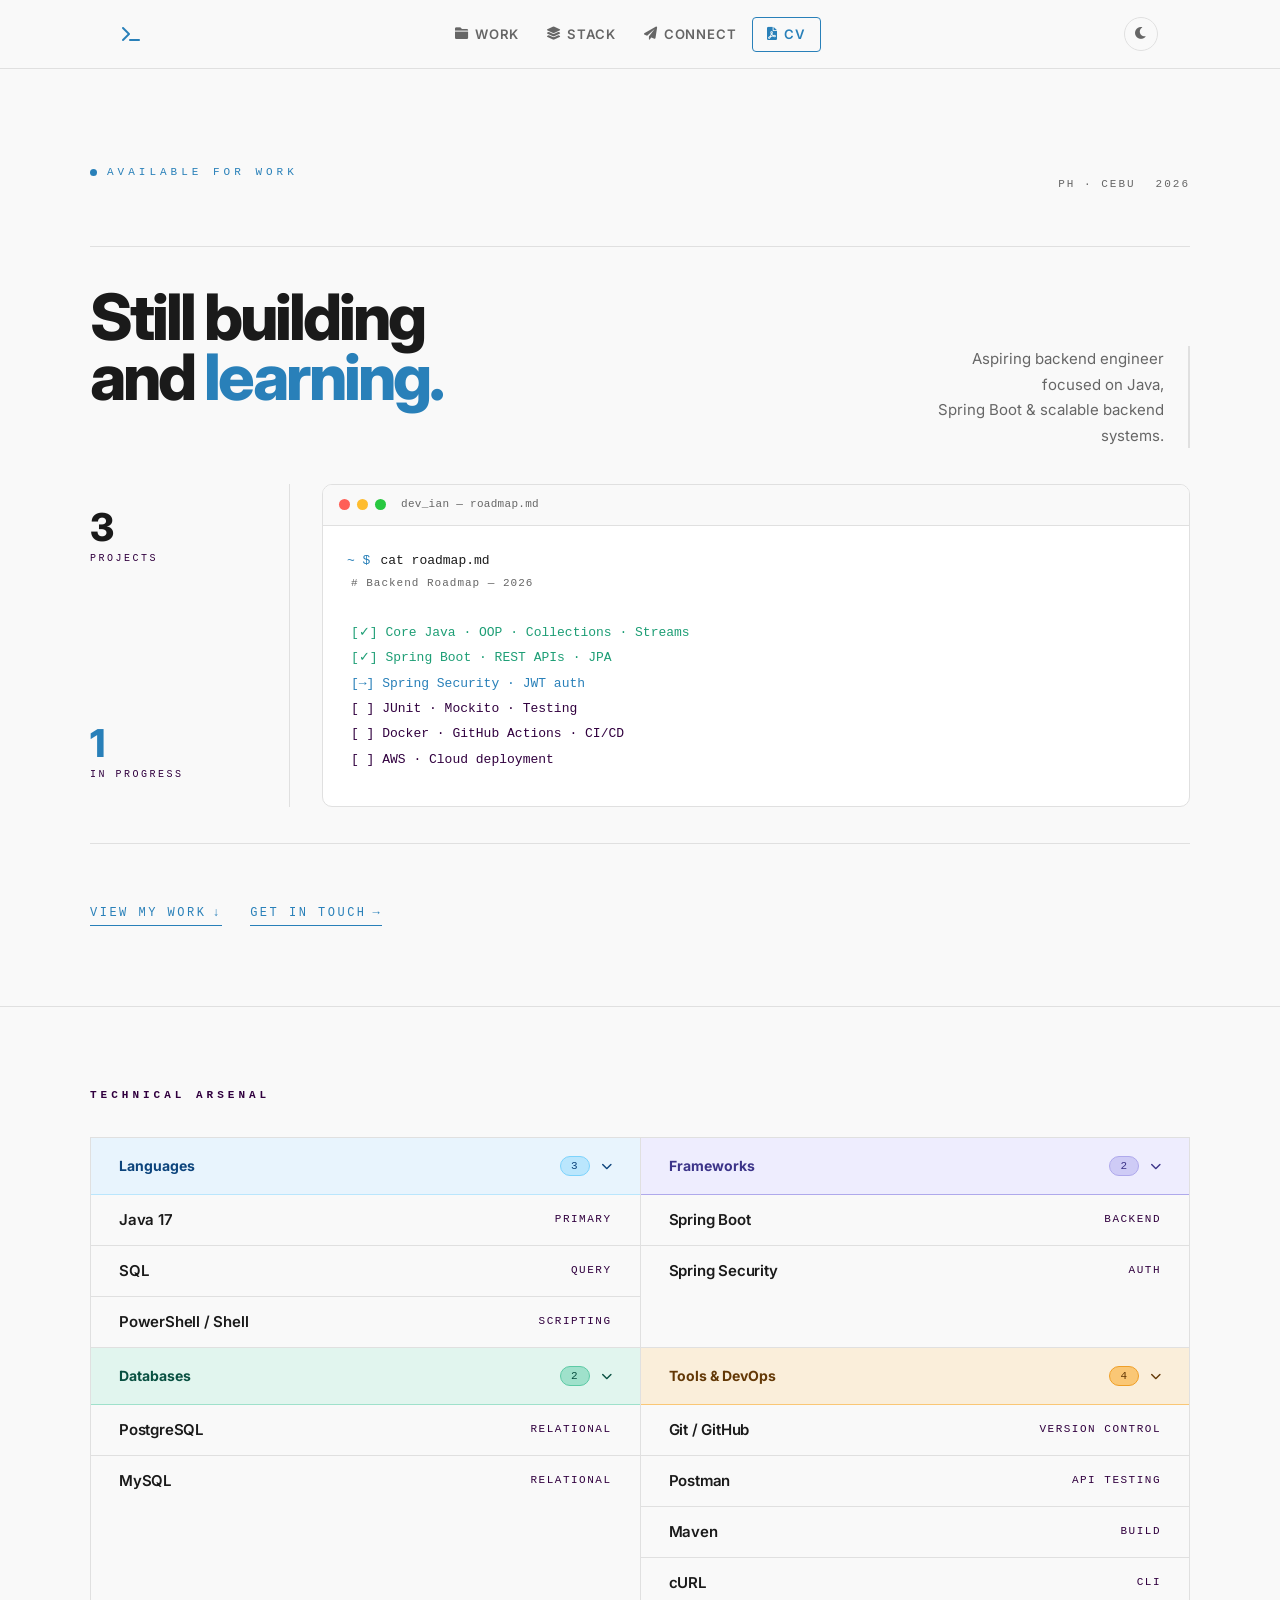
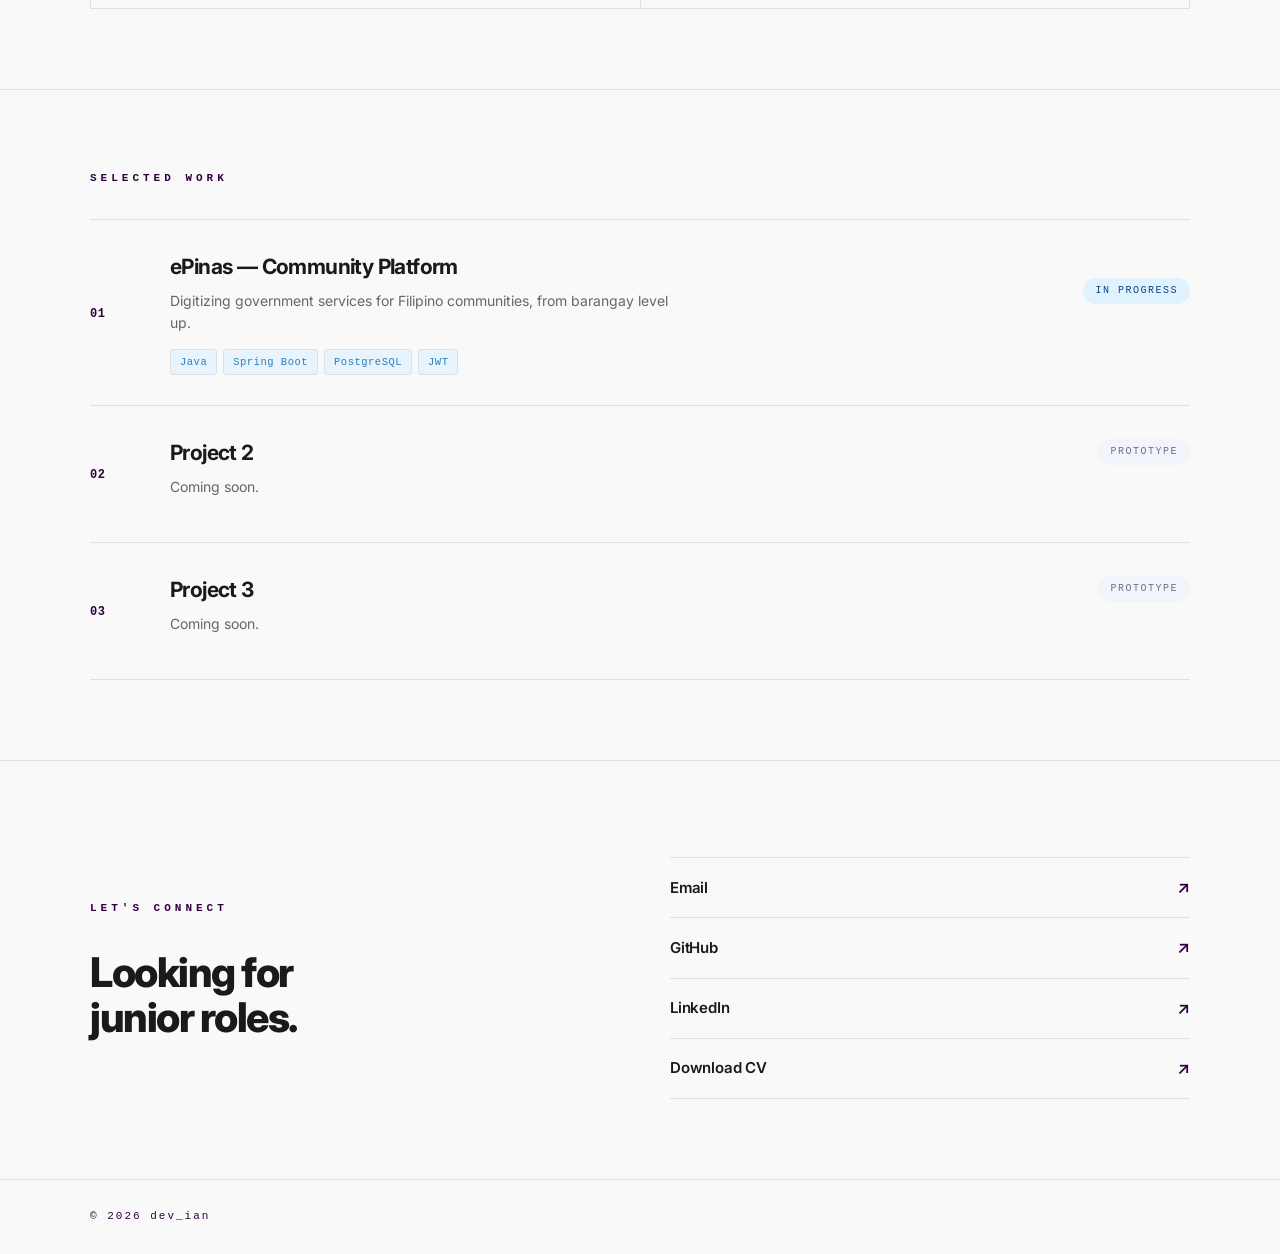
==== index.html @ 39534703 "Update index.html" ====
<!DOCTYPE html>
<html lang="en">
<head>
    <meta charset="UTF-8">
    <meta name="viewport" content="width=device-width, initial-scale=1.0">
    <title>dev_ian — Backend Engineer</title>
    <link rel="stylesheet" href="style.css">
    <link rel="stylesheet" href="desktop-overrides.css"> 
    <link rel="stylesheet" href="https://cdnjs.cloudflare.com/ajax/libs/font-awesome/6.0.0/css/all.min.css">
    <link href="https://fonts.googleapis.com/css2?family=Inter:wght@300;400;500;700;800&display=swap" rel="stylesheet">
</head>
<body>

    <header>
        <div class="container header-content">
            <a href="#" class="logo">
                <i class="fas fa-terminal"></i>
            </a>
            <nav id="mainNav">
                <ul>
                    <li><a href="#work"><i class="fas fa-folder"></i> Work</a></li>
                    <li><a href="#stack"><i class="fas fa-layer-group"></i> Stack</a></li>
                    <li><a href="#contact"><i class="fas fa-paper-plane"></i> Connect</a></li>
                    <li>
                        <a href="Ian_Backend_Resume.pdf" target="_blank" class="nav-resume-btn">
                            <i class="fas fa-file-pdf"></i> CV
                        </a>
                    </li>
                </ul>
            </nav>
            <button id="themeToggle" class="theme-toggle-btn" aria-label="Toggle dark mode">
                <i class="fas fa-moon" id="themeIcon"></i>
            </button>
        </div>
    </header>

    <!-- HERO -->
    <section class="hero">
      <div class="hero-container">
    
        <div class="hero-top-bar">
          <div class="hero-eyebrow">
            <span class="eyebrow-dot"></span>
            Available for work
          </div>
          <div class="hero-topbar-right">
            <span class="hero-loc">PH · Cebu</span>
            <span class="hero-yr">2026</span>
          </div>
        </div>
    
        <div class="hero-headline-row">
          <h1 class="hero-h1">Still building<br>and <em>learning.</em></h1>
          <p class="hero-tagline">
            Aspiring backend engineer focused on Java,<br>
            Spring Boot &amp; scalable backend systems.
          </p>
        </div>
    
        <div class="hero-mid">
          <div class="hero-stats-col">
            <div class="hero-stat-item">
              <span class="stat-num">3</span>
              <span class="stat-label">Projects</span>
            </div>
            <div class="hero-stat-item">
              <span class="stat-num accent">1</span>
              <span class="stat-label">In Progress</span>
            </div>
          </div>
    
          <div class="hero-terminal">
            <div class="terminal-bar">
              <span class="tbar-dot" style="background:#ff5f57"></span>
              <span class="tbar-dot" style="background:#febc2e"></span>
              <span class="tbar-dot" style="background:#28c840"></span>
              <span class="tbar-label">dev_ian — roadmap.md</span>
            </div>
            <div class="terminal-body" id="terminalBody"></div>
          </div>
        </div>
    
        <div class="hero-bottom-bar">
          <div class="hero-cta-row">
            <a href="#work" class="cta-link">View my work <span>↓</span></a>
            <a href="#contact" class="cta-link">Get in touch <span>→</span></a>
          </div>
        </div>
    
      </div>
    </section>

    <!-- STACK -->
    <section id="stack" class="section">
        <div class="container">
            <div class="section-eyebrow">Technical Arsenal</div>
            <div class="stack-groups">

                <div class="stack-group" data-color="blue">
                    <button class="stack-group-header" aria-expanded="true">
                        <span class="stack-group-title">Languages</span>
                        <span class="stack-group-count">3</span>
                        <i class="fas fa-chevron-down stack-chevron"></i>
                    </button>
                    <div class="stack-group-body">
                        <div class="stack-row"><span class="stack-name">Java 17</span><span class="stack-type">Primary</span></div>
                        <div class="stack-row"><span class="stack-name">SQL</span><span class="stack-type">Query</span></div>
                        <div class="stack-row"><span class="stack-name">PowerShell / Shell</span><span class="stack-type">Scripting</span></div>
                    </div>
                </div>

                <div class="stack-group" data-color="purple">
                    <button class="stack-group-header" aria-expanded="true">
                        <span class="stack-group-title">Frameworks</span>
                        <span class="stack-group-count">2</span>
                        <i class="fas fa-chevron-down stack-chevron"></i>
                    </button>
                    <div class="stack-group-body">
                        <div class="stack-row"><span class="stack-name">Spring Boot</span><span class="stack-type">Backend</span></div>
                        <div class="stack-row"><span class="stack-name">Spring Security</span><span class="stack-type">Auth</span></div>
                    </div>
                </div>

                <div class="stack-group" data-color="teal">
                    <button class="stack-group-header" aria-expanded="true">
                        <span class="stack-group-title">Databases</span>
                        <span class="stack-group-count">2</span>
                        <i class="fas fa-chevron-down stack-chevron"></i>
                    </button>
                    <div class="stack-group-body">
                        <div class="stack-row"><span class="stack-name">PostgreSQL</span><span class="stack-type">Relational</span></div>
                        <div class="stack-row"><span class="stack-name">MySQL</span><span class="stack-type">Relational</span></div>
                    </div>
                </div>

                <div class="stack-group" data-color="amber">
                    <button class="stack-group-header" aria-expanded="true">
                        <span class="stack-group-title">Tools & DevOps</span>
                        <span class="stack-group-count">4</span>
                        <i class="fas fa-chevron-down stack-chevron"></i>
                    </button>
                    <div class="stack-group-body">
                        <div class="stack-row"><span class="stack-name">Git / GitHub</span><span class="stack-type">Version Control</span></div>
                        <div class="stack-row"><span class="stack-name">Postman</span><span class="stack-type">API Testing</span></div>
                        <div class="stack-row"><span class="stack-name">Maven</span><span class="stack-type">Build</span></div>
                        <div class="stack-row"><span class="stack-name">cURL</span><span class="stack-type">CLI</span></div>
                    </div>
                </div>

            </div>
        </div>
    </section>

    <!-- WORK -->
    <section id="work" class="section">
        <div class="container">
            <div class="section-eyebrow">Selected Work</div>
            <div class="work-list">

                <a href="epinas.html" class="work-row">
                    <span class="work-num">01</span>
                    <div class="work-info">
                        <h3 class="work-title">ePinas — Community Platform</h3>
                        <p class="work-desc">Digitizing government services for Filipino communities, from barangay level up.</p>
                        <div class="work-tags">
                            <span class="work-tag">Java</span>
                            <span class="work-tag">Spring Boot</span>
                            <span class="work-tag">PostgreSQL</span>
                            <span class="work-tag">JWT</span>
                        </div>
                    </div>
                    <div class="work-right">
                        <span class="work-badge badge-progress">In Progress</span>
                        <span class="work-arrow">↗</span>
                    </div>
                </a>

                <a href="crud.html" class="work-row">
                    <span class="work-num">02</span>
                    <div class="work-info">
                        <h3 class="work-title">Project 2</h3>
                        <p class="work-desc">Coming soon.</p>
                        <div class="work-tags"></div>
                    </div>
                    <div class="work-right">
                        <span class="work-badge badge-proto">Prototype</span>
                        <span class="work-arrow">↗</span>
                    </div>
                </a>

                <a href="#" class="work-row">
                    <span class="work-num">03</span>
                    <div class="work-info">
                        <h3 class="work-title">Project 3</h3>
                        <p class="work-desc">Coming soon.</p>
                        <div class="work-tags"></div>
                    </div>
                    <div class="work-right">
                        <span class="work-badge badge-proto">Prototype</span>
                        <span class="work-arrow">↗</span>
                    </div>
                </a>

            </div>
        </div>
    </section>

    <!-- CONTACT -->
    <section id="contact" class="section section-contact">
        <div class="container contact-inner">
            <div class="contact-left">
                <div class="section-eyebrow">Let's Connect</div>
                <h2 class="contact-h2">Looking for<br>junior roles.</h2>
            </div>
            <div class="contact-right">
                <a href="mailto:your.email@example.com" class="contact-link">
                    <span>Email</span> <span class="contact-arrow">↗</span>
                </a>
                <a href="#" class="contact-link">
                    <span>GitHub</span> <span class="contact-arrow">↗</span>
                </a>
                <a href="#" class="contact-link">
                    <span>LinkedIn</span> <span class="contact-arrow">↗</span>
                </a>
                <a href="Ian_Backend_Resume.pdf" target="_blank" class="contact-link">
                    <span>Download CV</span> <span class="contact-arrow">↗</span>
                </a>
            </div>
        </div>
    </section>

    <footer class="site-footer">
        <div class="container footer-inner">
            <span class="footer-mono">© 2026 dev_ian</span>
            <span class="footer-mono"></span>
        </div>
    </footer>

    <script src="script.js"></script>
    <script>
        const toggle = document.getElementById('themeToggle');
        const icon = document.getElementById('themeIcon');
        function applyTheme(dark) {
            document.body.setAttribute('data-theme', dark ? 'dark' : 'light');
            icon.className = dark ? 'fas fa-sun' : 'fas fa-moon';
        }
        applyTheme(localStorage.getItem('theme') === 'dark');
        toggle.addEventListener('click', () => {
            const isDark = document.body.getAttribute('data-theme') === 'dark';
            localStorage.setItem('theme', isDark ? 'light' : 'dark');
            applyTheme(!isDark);
        });


        document.querySelectorAll('.stack-group-header').forEach(btn => {
            btn.addEventListener('click', () => {
                const group = btn.closest('.stack-group');
                group.classList.toggle('collapsed');
                btn.setAttribute('aria-expanded', !group.classList.contains('collapsed'));
            });
        });


const termLines = [
  { k: 'cmd',    t: 'cat roadmap.md' },
  { k: 'h',      t: '# Backend Roadmap — 2026' },
  { k: 'b' },
  { k: 'done',   t: '[✓]  Core Java · OOP · Collections · Streams' },
  { k: 'done',   t: '[✓]  Spring Boot · REST APIs · JPA' },
  { k: 'active', t: '[→]  Spring Security · JWT auth' },
  { k: 'dim',    t: '[ ]  JUnit · Mockito · Testing' },
  { k: 'dim',    t: '[ ]  Docker · GitHub Actions · CI/CD' },
  { k: 'dim',    t: '[ ]  AWS · Cloud deployment' },
  { k: 'b' },
  { k: 'cmd',    t: 'echo $CURRENT_FOCUS' },
  { k: 'done',   t: 'Spring Security + JWT — Week 12' },
  { k: 'b' },
  { k: 'cur' },
];

const tb = document.getElementById('terminalBody');
let i = 0;
function next() {
  if (i >= termLines.length) return;
  const l = termLines[i++];
  const s = document.createElement('span');
  s.className = 't-line';
  if (l.k === 'cmd')    s.innerHTML = `<span class="t-prompt">~ $</span><span class="t-cmd"> ${l.t}</span>`;
  else if (l.k === 'b') s.innerHTML = '&nbsp;';
  else if (l.k === 'cur') s.innerHTML = `<span class="t-prompt">~ $</span> <span class="t-cursor"></span>`;
  else if (l.k === 'h') s.innerHTML = `<span class="t-heading">${l.t}</span>`;
  else if (l.k === 'done')   s.innerHTML = `<span class="t-out">${l.t}</span>`;
  else if (l.k === 'active') s.innerHTML = `<span class="t-out active">${l.t}</span>`;
  else if (l.k === 'dim')    s.innerHTML = `<span class="t-out dim">${l.t}</span>`;
  tb.appendChild(s);
  setTimeout(next, i === 1 ? 350 : 70);
}
setTimeout(next, 800);
    </script>
</body>
</html>
---- style.css ----
/* =========================================
   1. THEME VARIABLES
   ========================================= */
:root {
    --bg-body: #f9f9f9;
    --bg-card: #ffffff;
    --bg-header: rgba(249, 249, 249, 0.95);
    --text-main: #1a1a1a;
    --text-muted: #666666;
    --text-faint: #31003f;
    --accent: #2980b9;
    --accent-hover: #3498db;
    --border-light: #e0e0e0;
    --tag-bg: #e8f4fd;
    --font-family: 'Inter', sans-serif;
    --font-mono: 'Courier New', Courier, monospace;
}

[data-theme="dark"] {
    --bg-body: #0f1117;
    --bg-card: #1a1d27;
    --bg-header: rgba(15, 17, 23, 0.95);
    --text-main: #e2e8f0;
    --text-muted: #b7c8e0;
    --text-faint: #a0bae5;
    --accent: #3498db;
    --accent-hover: #5dade2;
    --border-light: #2d3348;
    --tag-bg: #1a3450;
}

/* =========================================
   2. RESETS
   ========================================= */
* { margin: 0; padding: 0; box-sizing: border-box; }

body {
    font-family: var(--font-family);
    line-height: 1.6;
    color: var(--text-main);
    background-color: var(--bg-body);
    transition: background-color 0.3s ease, color 0.3s ease;
}

.container {
    width: 90%;
    max-width: 1100px;
    margin: auto;
}

a { text-decoration: none; color: inherit; transition: 0.2s; }
ul { list-style: none; }

/* =========================================
   3. HEADER
   ========================================= */
header {
    background-color: var(--bg-header);
    backdrop-filter: blur(10px);
    position: fixed;
    width: 100%;
    top: 0;
    z-index: 100;
    border-bottom: 1px solid var(--border-light);
    transition: background-color 0.3s ease, border-color 0.3s ease;
}

.header-content {
    display: flex;
    justify-content: space-between;
    align-items: center;
    height: 64px;
    padding: 0 20px;
}

.logo {
    font-size: 1rem;
    font-weight: 700;
    color: var(--text-main);
    display: flex;
    align-items: center;
}
.logo i { color: var(--accent); }

nav ul {
    display: flex;
    align-items: center;
    gap: 4px;
}

nav ul li a {
    font-size: 0.85rem;
    font-weight: 600;
    color: var(--text-muted);
    text-transform: uppercase;
    letter-spacing: 0.5px;
    padding: 7px 12px;
    white-space: nowrap;
    display: flex;
    align-items: center;
    gap: 6px;
    transition: color 0.2s;
}
nav ul li a:hover { color: var(--accent); }

.nav-resume-btn {
    border: 1.5px solid var(--accent);
    color: var(--accent) !important;
    padding: 6px 14px;
    border-radius: 4px;
    transition: all 0.2s ease;
    display: flex;
    align-items: center;
    gap: 6px;
}
.nav-resume-btn:hover {
    background-color: var(--accent);
    color: #fff !important;
}

.theme-toggle-btn {
    background: none;
    border: 1.5px solid var(--border-light);
    color: var(--text-muted);
    width: 34px;
    height: 34px;
    border-radius: 50%;
    cursor: pointer;
    display: flex;
    align-items: center;
    justify-content: center;
    font-size: 0.85rem;
    transition: all 0.2s ease;
    flex-shrink: 0;
}
.theme-toggle-btn:hover {
    border-color: var(--accent);
    color: var(--accent);
}

/* =========================================
   4. HERO
   ========================================= */
.hero {
    min-height: 100vh;
    display: flex;
    align-items: center;
    padding-top: 64px;
}

.hero-container {
    width: 90%;
    max-width: 1100px;
    margin: auto;
    padding: 56px 0;
    display: flex;
    flex-direction: column;
    gap: 0;
}

/* Top bar */
.hero-top-bar {
    display: flex;
    justify-content: space-between;
    align-items: center;
    padding-bottom: 40px;
    border-bottom: 1px solid var(--border-light);
}

.hero-eyebrow {
    font-family: var(--font-mono);
    font-size: 11px;
    letter-spacing: 3px;
    text-transform: uppercase;
    color: var(--accent);
    display: flex;
    align-items: center;
    gap: 10px;
}

.eyebrow-dot {
    display: inline-block;
    width: 7px;
    height: 7px;
    border-radius: 50%;
    background: var(--accent);
    animation: pulse 2s ease-in-out infinite;
    flex-shrink: 0;
}

@keyframes pulse {
    0%, 100% { opacity: 1; transform: scale(1); }
    50% { opacity: 0.4; transform: scale(0.8); }
}

.hero-topbar-right {
    display: flex;
    gap: 20px;
    align-items: center;
}

.hero-loc, .hero-yr {
    font-family: var(--font-mono);
    font-size: 11px;
    letter-spacing: 2px;
    text-transform: uppercase;
    color: var(--text-muted);
}

/* Headline row */
.hero-headline-row {
    display: grid;
    grid-template-columns: 1fr auto;
    align-items: end;
    gap: 48px;
    padding: 40px 0 36px;
}

.hero-h1 {
    font-size: clamp(48px, 6vw, 76px);
    font-weight: 800;
    line-height: 0.92;
    letter-spacing: -3px;
    color: var(--text-main);
}

.hero-h1 em {
    font-style: normal;
    color: var(--accent);
}

.hero-tagline {
    font-size: 15px;
    color: var(--text-muted);
    line-height: 1.7;
    max-width: 260px;
    text-align: right;
    border-right: 2px solid var(--border-light);
    padding-right: 24px;
}

/* Mid: stats + terminal */
.hero-mid {
    display: grid;
    grid-template-columns: 200px 1fr;
    gap: 32px;
    align-items: stretch;
    padding-bottom: 36px;
    border-bottom: 1px solid var(--border-light);
}

.hero-stats-col {
    display: flex;
    flex-direction: column;
    justify-content: space-between;
    padding: 24px 32px 24px 0;
    border-right: 1px solid var(--border-light);
    gap: 8px;
}

.hero-stat-item {
    display: flex;
    flex-direction: column;
    gap: 4px;
}

.stat-num {
    font-size: 40px;
    font-weight: 800;
    letter-spacing: -2px;
    color: var(--text-main);
    line-height: 1;
}

.stat-num.accent { color: var(--accent); }

.stat-label {
    font-family: var(--font-mono);
    font-size: 10px;
    letter-spacing: 2.5px;
    text-transform: uppercase;
    color: var(--text-faint);
}

/* Terminal */
.hero-terminal {
    background: var(--bg-card);
    border: 1px solid var(--border-light);
    border-radius: 8px;
    overflow: hidden;
    display: flex;
    flex-direction: column;
}

[data-theme="dark"] .hero-terminal {
    background: #0b0e14;
}

.terminal-bar {
    background: var(--bg-body);
    border-bottom: 1px solid var(--border-light);
    padding: 10px 16px;
    display: flex;
    align-items: center;
    gap: 7px;
    flex-shrink: 0;
}

[data-theme="dark"] .terminal-bar {
    background: #141720;
}

.tbar-dot {
    width: 10px;
    height: 10px;
    border-radius: 50%;
    flex-shrink: 0;
}

.tbar-label {
    font-family: var(--font-mono);
    font-size: 11px;
    color: var(--text-muted);
    margin-left: 8px;
    letter-spacing: 0.3px;
}

.terminal-body {
    padding: 18px 20px;
    font-family: var(--font-mono);
    font-size: 12.5px;
    line-height: 1.9;
    display: flex;
    flex-direction: column;
}

.t-line { display: block; white-space: nowrap; }
.t-prompt { color: var(--accent); }
.t-cmd { color: var(--text-main); }
.t-out { color: #1d9e75; }
.t-out.active { color: var(--accent); }
.t-out.dim { color: var(--text-faint); }
.t-heading { color: var(--text-muted); font-size: 11px; }

[data-theme="dark"] .t-out { color: #5dcaa5; }
[data-theme="dark"] .t-out.dim { color: #2d3f55; }

.t-cursor {
    display: inline-block;
    width: 7px;
    height: 13px;
    background: var(--accent);
    vertical-align: text-bottom;
    animation: tblink 1.1s step-end infinite;
}

@keyframes tblink { 0%,100%{opacity:1} 50%{opacity:0} }

/* Bottom bar */
.hero-bottom-bar {
    display: flex;
    justify-content: space-between;
    align-items: center;
    padding-top: 32px;
}

.hero-cta-row {
    display: flex;
    gap: 32px;
}

.cta-link {
    font-family: var(--font-mono);
    font-size: 12px;
    letter-spacing: 2px;
    text-transform: uppercase;
    color: var(--accent);
    border-bottom: 1px solid var(--accent);
    padding-bottom: 2px;
    transition: opacity 0.2s;
    display: flex;
    align-items: center;
    gap: 6px;
}
.cta-link:hover { opacity: 0.7; }

.hero-stack-pills {
    display: flex;
    gap: 8px;
    flex-wrap: wrap;
    justify-content: flex-end;
}

.stack-pill {
    font-family: var(--font-mono);
    font-size: 10px;
    letter-spacing: 0.5px;
    padding: 4px 10px;
    border-radius: 3px;
    background: var(--tag-bg);
    color: var(--accent);
    border: 1px solid var(--border-light);
}
/* =========================================
   5. TERMINAL (Hero Right)
   ========================================= */
.hero-terminal {
    background: var(--bg-card);
    border: 1px solid var(--border-light);
    border-radius: 10px;
    overflow: hidden;
}

/* Dark mode: terminal gets a deeper bg than the card */
[data-theme="dark"] .hero-terminal {
    background: #141720;
}

.terminal-bar {
    background: var(--bg-body);
    border-bottom: 1px solid var(--border-light);
    padding: 11px 16px;
    display: flex;
    align-items: center;
    gap: 7px;
}

[data-theme="dark"] .terminal-bar {
    background: #1a1d27;
}

.tbar-dot {
    width: 11px;
    height: 11px;
    border-radius: 50%;
    flex-shrink: 0;
}

.tbar-label {
    font-family: var(--font-mono);
    font-size: 11px;
    color: var(--text-muted);
    margin-left: 8px;
    letter-spacing: 0.3px;
}

.terminal-body {
    padding: 22px 24px;
    font-family: var(--font-mono);
    font-size: 13px;
    line-height: 1.95;
    min-height: 280px;
}

.t-line { display: flex; gap: 10px; }
.t-prompt { color: var(--accent); user-select: none; }
.t-cmd { color: var(--text-main); }
.t-out { color: #1d9e75; padding-left: 4px; }
.t-out.dim { color: var(--text-faint); }
.t-out.active { color: var(--accent); }
.t-heading { color: var(--text-muted); padding-left: 4px; font-size: 11px; letter-spacing: 1px; }

[data-theme="dark"] .t-out { color: #5dcaa5; }
[data-theme="dark"] .t-out.dim { color: #4a6080; }

.t-cursor {
    display: inline-block;
    width: 8px;
    height: 15px;
    background: var(--accent);
    vertical-align: text-bottom;
    animation: tblink 1.1s step-end infinite;
}
@keyframes tblink { 0%,100%{opacity:1} 50%{opacity:0} }

/* =========================================
   6. SECTIONS SHARED
   ========================================= */
.section {
    padding: 88px 0;
    border-top: 1px solid var(--border-light);
}

.section-eyebrow {
    font-family: var(--font-mono);
    font-size: 13px;
    font-weight: bolder;
    letter-spacing: 3px;
    text-transform: uppercase;
    color: var(--text-faint);
    margin-bottom: 44px;
}

/* =========================================
   7. STACK GROUPS
   ========================================= */
.stack-groups {
    display: grid;
    grid-template-columns: 1fr 1fr;
    gap: 0;
    border-top: 1px solid var(--border-light);
    border-left: 1px solid var(--border-light);
}

.stack-group {
    border-right: 1px solid var(--border-light);
    border-bottom: 1px solid var(--border-light);
}

.stack-group-header {
    width: 100%;
    display: flex;
    align-items: center;
    gap: 12px;
    padding: 22px 32px;
    background: none;
    border: none;
    cursor: pointer;
    font-family: var(--font-family);
    color: var(--text-main);
    text-align: left;
    border-bottom: 1px solid var(--border-light);
    transition: background-color 0.2s;
}

.stack-group-header:hover { background-color: var(--bg-card); }

.stack-group-title {
    font-size: 15px;
    font-weight: 700;
    letter-spacing: -0.2px;
    color: var(--text-main);
    flex: 1;
}

.stack-group-count {
    font-family: var(--font-mono);
    font-size: 11px;
    letter-spacing: 1px;
    color: var(--text-faint);
    background: var(--bg-body);
    border: 1px solid var(--border-light);
    border-radius: 20px;
    padding: 3px 10px;
}

.stack-chevron {
    font-size: 11px;
    color: var(--text-faint);
    transition: transform 0.3s ease;
    flex-shrink: 0;
}

.stack-group.collapsed .stack-chevron {
    transform: rotate(-90deg);
}

.stack-group-body {
    overflow: hidden;
    max-height: 500px;
    transition: max-height 0.35s ease;
}

.stack-group.collapsed .stack-group-body {
    max-height: 0;
}

.stack-row {
    display: flex;
    justify-content: space-between;
    align-items: center;
    padding: 16px 32px;
    border-bottom: 1px solid var(--border-light);
}

.stack-row:last-child { border-bottom: none; }

.stack-name {
    font-size: 16px;
    font-weight: 600;
    color: var(--text-main);
    letter-spacing: -0.2px;
}

.stack-type {
    font-family: var(--font-mono);
    font-size: 11px;
    letter-spacing: 1.5px;
    text-transform: uppercase;
    color: var(--text-faint);
}

/* Group header color themes */
.stack-group[data-color="blue"] .stack-group-header { background-color: #e8f4fd; border-bottom-color: #bae6fd; }
.stack-group[data-color="blue"] .stack-group-title { color: #0c447c; }
.stack-group[data-color="blue"] .stack-group-count { background: #bae6fd; border-color: #7dd3fc; color: #0c447c; }
.stack-group[data-color="blue"] .stack-chevron { color: #0c447c; }

.stack-group[data-color="purple"] .stack-group-header { background-color: #eeedfe; border-bottom-color: #afa9ec; }
.stack-group[data-color="purple"] .stack-group-title { color: #3c3489; }
.stack-group[data-color="purple"] .stack-group-count { background: #cecbf6; border-color: #afa9ec; color: #3c3489; }
.stack-group[data-color="purple"] .stack-chevron { color: #3c3489; }

.stack-group[data-color="teal"] .stack-group-header { background-color: #e1f5ee; border-bottom-color: #9fe1cb; }
.stack-group[data-color="teal"] .stack-group-title { color: #085041; }
.stack-group[data-color="teal"] .stack-group-count { background: #9fe1cb; border-color: #5dcaa5; color: #085041; }
.stack-group[data-color="teal"] .stack-chevron { color: #085041; }

.stack-group[data-color="amber"] .stack-group-header { background-color: #faeeda; border-bottom-color: #fac775; }
.stack-group[data-color="amber"] .stack-group-title { color: #633806; }
.stack-group[data-color="amber"] .stack-group-count { background: #fac775; border-color: #ef9f27; color: #633806; }
.stack-group[data-color="amber"] .stack-chevron { color: #633806; }

[data-theme="dark"] .stack-group[data-color="blue"] .stack-group-header { background-color: #0c2340; border-bottom-color: #185fa5; }
[data-theme="dark"] .stack-group[data-color="blue"] .stack-group-title { color: #85b7eb; }
[data-theme="dark"] .stack-group[data-color="blue"] .stack-group-count { background: #185fa5; border-color: #378add; color: #b5d4f4; }
[data-theme="dark"] .stack-group[data-color="blue"] .stack-chevron { color: #85b7eb; }

[data-theme="dark"] .stack-group[data-color="purple"] .stack-group-header { background-color: #1e1b3a; border-bottom-color: #534ab7; }
[data-theme="dark"] .stack-group[data-color="purple"] .stack-group-title { color: #afa9ec; }
[data-theme="dark"] .stack-group[data-color="purple"] .stack-group-count { background: #534ab7; border-color: #7f77dd; color: #cecbf6; }
[data-theme="dark"] .stack-group[data-color="purple"] .stack-chevron { color: #afa9ec; }

[data-theme="dark"] .stack-group[data-color="teal"] .stack-group-header { background-color: #04342c; border-bottom-color: #0f6e56; }
[data-theme="dark"] .stack-group[data-color="teal"] .stack-group-title { color: #5dcaa5; }
[data-theme="dark"] .stack-group[data-color="teal"] .stack-group-count { background: #0f6e56; border-color: #1d9e75; color: #9fe1cb; }
[data-theme="dark"] .stack-group[data-color="teal"] .stack-chevron { color: #5dcaa5; }

[data-theme="dark"] .stack-group[data-color="amber"] .stack-group-header { background-color: #2a1f0a; border-bottom-color: #854f0b; }
[data-theme="dark"] .stack-group[data-color="amber"] .stack-group-title { color: #ef9f27; }
[data-theme="dark"] .stack-group[data-color="amber"] .stack-group-count { background: #854f0b; border-color: #ba7517; color: #fac775; }
[data-theme="dark"] .stack-group[data-color="amber"] .stack-chevron { color: #ef9f27; }

/* =========================================
   8. WORK LIST
   ========================================= */
.work-list {
    border-top: 1px solid var(--border-light);
}

.work-row {
    display: grid;
    grid-template-columns: 56px 1fr auto;
    gap: 28px;
    align-items: center;
    padding: 36px 0;
    border-bottom: 1px solid var(--border-light);
    transition: background-color 0.2s;
    cursor: pointer;
}

.work-row:hover .work-title { color: var(--accent); }
.work-row:hover .work-arrow { opacity: 1; transform: translate(2px, -2px); }

.work-num {
    font-family: var(--font-mono);
    font-size: 13px;
    color: var(--text-faint);
    font-weight: 700;
    padding-top: 3px;
}

.work-title {
    font-size: 22px;
    font-weight: 700;
    letter-spacing: -0.5px;
    color: var(--text-main);
    margin-bottom: 8px;
    transition: color 0.2s;
}

.work-desc {
    font-size: 15px;
    color: var(--text-muted);
    margin-bottom: 16px;
    line-height: 1.6;
    max-width: 560px;
}

.work-tags {
    display: flex;
    flex-wrap: wrap;
    gap: 6px;
}

.work-tag {
    font-family: var(--font-mono);
    font-size: 11px;
    letter-spacing: 0.5px;
    padding: 4px 10px;
    border-radius: 3px;
    background: var(--tag-bg);
    color: var(--accent);
    border: 1px solid var(--border-light);
}

.work-right {
    display: flex;
    flex-direction: column;
    align-items: flex-end;
    gap: 12px;
}

.work-badge {
    font-family: var(--font-mono);
    font-size: 11px;
    letter-spacing: 1px;
    text-transform: uppercase;
    padding: 5px 12px;
    border-radius: 20px;
    white-space: nowrap;
}

.badge-progress { background: #e0f2fe; color: #094683; }
.badge-proto { background: #f1f5f9; color: #64748b; }
.badge-done { background: #dcfce7; color: #166534; }

[data-theme="dark"] .badge-progress { background: #0c2340; color: #7dd3fc; }
[data-theme="dark"] .badge-proto { background: #1e293b; color: #94a3b8; }
[data-theme="dark"] .badge-done { background: #052e16; color: #86efac; }

.work-arrow {
    font-size: 20px;
    color: var(--accent);
    opacity: 0;
    transition: all 0.2s ease;
}

/* =========================================
   9. CONTACT
   ========================================= */
.section-contact {
    background-color: var(--bg-body);
}

.contact-inner {
    display: grid;
    grid-template-columns: 1fr 1fr;
    gap: 64px;
    align-items: start;
}

.contact-h2 {
    font-size: clamp(32px, 3.5vw, 48px);
    font-weight: 800;
    letter-spacing: -2px;
    color: var(--text-main);
    line-height: 1.05;
    margin-top: 16px;
}

.contact-right {
    display: flex;
    flex-direction: column;
    border-top: 1px solid var(--border-light);
    margin-top: 16px;
}

.contact-link {
    display: flex;
    justify-content: space-between;
    align-items: center;
    padding: 20px 0;
    border-bottom: 1px solid var(--border-light);
    font-size: 16px;
    font-weight: 600;
    color: var(--text-main);
    transition: color 0.2s;
}
.contact-link:hover { color: var(--accent); }
.contact-link:hover .contact-arrow { transform: translate(2px, -2px); }

.contact-arrow {
    font-size: 17px;
    color: var(--text-faint);
    transition: transform 0.2s, color 0.2s;
}
.contact-link:hover .contact-arrow { color: var(--accent); }

/* =========================================
   10. FOOTER
   ========================================= */
.site-footer {
    border-top: 1px solid var(--border-light);
    padding: 28px 0;
}

.footer-inner {
    display: flex;
    justify-content: space-between;
    align-items: center;
}

.footer-mono {
    font-family: var(--font-mono);
    font-size: 12px;
    letter-spacing: 1.5px;
    color: var(--text-faint);
}

/* =========================================
   11. MOBILE & SMALL SCREENS
   — single merged block, no duplicates —
   ========================================= */
@media (max-width: 768px) {
    nav { display: none; }

    .hero {
        margin-top: 60px;
        min-height: 85vh;
    }
    .hero-container { padding: 40px 0 60px; }
    .hero-grid {
        grid-template-columns: 1fr;
        gap: 40px;
    }
    .hero-right { display: none; }
    .hero-h1 { margin-bottom: 20px; }
    .hero-stats {
        flex-direction: row;
        gap: 28px;
    }
    .hero-stat { text-align: left; }
    .hero-cta-row { gap: 20px; }

    .stack-groups {
        grid-template-columns: 1fr;
        border-left: none;
    }
    .stack-group {
        border-right: none;
        border-left: none;
    }
    .stack-group-header { padding: 16px 20px; }
    .stack-group-body .stack-row { padding: 12px 20px; }

    .work-row { grid-template-columns: 36px 1fr; gap: 16px; }
    .work-right { display: none; }

    .contact-inner { grid-template-columns: 1fr; gap: 32px; }
    .contact-right { margin-top: 0; }

    .footer-inner { flex-direction: column; gap: 8px; text-align: center; }
}

@media (max-width: 480px) {
    .hero-container { padding: 28px 0 50px; }
    .hero-cta-row { flex-direction: column; gap: 16px; }
}
---- desktop-overrides.css ----
/* =========================================
   DESKTOP & LAPTOP OVERRIDES
   Applies to screens 769px and wider.
   Mobile styles are untouched.
   ========================================= */
 
@media (min-width: 769px) {
 
    /* ── HEADER ───────────────────────────── */
    .header-content {
        height: 68px;
        padding: 0 32px;
    }
 
    nav ul li a {
        font-size: 0.82rem;
        letter-spacing: 0.8px;
        padding: 7px 12px;
    }
 
    /* ── HERO ─────────────────────────────── */
    .hero {
        min-height: 90vh; /* pulls hero down to a comfortable reading height */
    }
 
    .hero-container {
        padding: 100px 0 80px;
    }
 
    .hero-eyebrow {
        font-size: 11px;
        letter-spacing: 4px;
        margin-bottom: 24px;
    }
 
    /* Dial down the monster headline to a confident, scannable size */
    .hero-h1 {
        font-size: clamp(44px, 6vw, 72px); /* was clamp(52px, 9vw, 96px) */
        letter-spacing: -3px;
        margin-bottom: 40px;
        line-height: 0.95;
    }
 
    .hero-sub {
        font-size: 14px;
        line-height: 1.75;
        max-width: 380px;
    }
 
    /* Stat numbers — still bold, not overwhelming */
    .stat-num {
        font-size: clamp(28px, 3vw, 42px); /* was clamp(32px, 4vw, 48px) */
        letter-spacing: -1.5px;
    }
 
    .stat-label {
        font-size: 10px;
        letter-spacing: 2.5px;
    }
 
    .hero-cta-row {
        padding-top: 28px;
        gap: 28px;
    }
 
    .cta-link {
        font-size: 12px;
        letter-spacing: 2.5px;
    }
 
    /* ── SECTIONS ─────────────────────────── */
    .section {
        padding: 80px 0; /* was 100px — tightens the scroll journey */
    }
 
    /* Eyebrow labels — slightly bigger so they register instantly */
    .section-eyebrow {
        font-size: 11px;
        letter-spacing: 4px;
        margin-bottom: 32px;
    }
 
    /* ── STACK ────────────────────────────── */
    .stack-groups {
        gap: 0;
    }
 
    .stack-group-header {
        padding: 18px 28px;
    }
 
    /* Category title — bump up so it reads as a real heading */
    .stack-group-title {
        font-size: 14px;
        letter-spacing: 0;
    }
 
    .stack-group-count {
        font-size: 11px;
    }
 
    .stack-row {
        padding: 13px 28px;
    }
 
    /* Stack item name — clearer hierarchy */
    .stack-name {
        font-size: 15px;
        letter-spacing: -0.2px;
    }
 
    .stack-type {
        font-size: 11px;
        letter-spacing: 1.5px;
    }
 
    /* ── WORK LIST ────────────────────────── */
    .work-list {
        /* give it a little breathing room from the eyebrow */
    }
 
    .work-row {
        grid-template-columns: 52px 1fr auto;
        gap: 28px;
        padding: 30px 0;
    }
 
    .work-num {
        font-size: 12px;
        letter-spacing: 0.5px;
    }
 
    /* Work title — the star of the row */
    .work-title {
        font-size: 20px;
        font-weight: 700;
        letter-spacing: -0.6px;
        margin-bottom: 6px;
    }
 
    /* Description — raise from 13px so it's actually read */
    .work-desc {
        font-size: 14px;
        line-height: 1.6;
        margin-bottom: 14px;
        max-width: 520px;
    }
 
    .work-tag {
        font-size: 10.5px;
        letter-spacing: 0.5px;
        padding: 4px 9px;
    }
 
    .work-badge {
        font-size: 10px;
        letter-spacing: 1.5px;
        padding: 5px 12px;
    }
 
    .work-arrow {
        font-size: 20px;
    }
 
    /* ── CONTACT ──────────────────────────── */
    .contact-inner {
        gap: 60px; /* was 80px — closes the awkward gulf */
        align-items: center;
    }
 
    .contact-h2 {
        font-size: clamp(28px, 3.2vw, 42px); /* was up to 44px */
        letter-spacing: -1.5px;
        line-height: 1.1;
        margin-top: 12px;
    }
 
    .contact-link {
        font-size: 15px;
        padding: 16px 0;
        letter-spacing: -0.2px;
    }
 
    /* ── FOOTER ───────────────────────────── */
    .footer-mono {
        font-size: 11px;
        letter-spacing: 2px;
    }
}
 
/* ── LARGE MONITORS (1280px+) ─────────────
   Extra nudge so it doesn't feel stretched on wide screens */
@media (min-width: 1280px) {
    .hero-h1 {
        font-size: clamp(56px, 5vw, 72px);
    }
 
    .hero-sub {
        font-size: 14.5px;
    }
 
    .work-title {
        font-size: 21px;
    }
 
    .work-desc {
        font-size: 14px;
    }
}
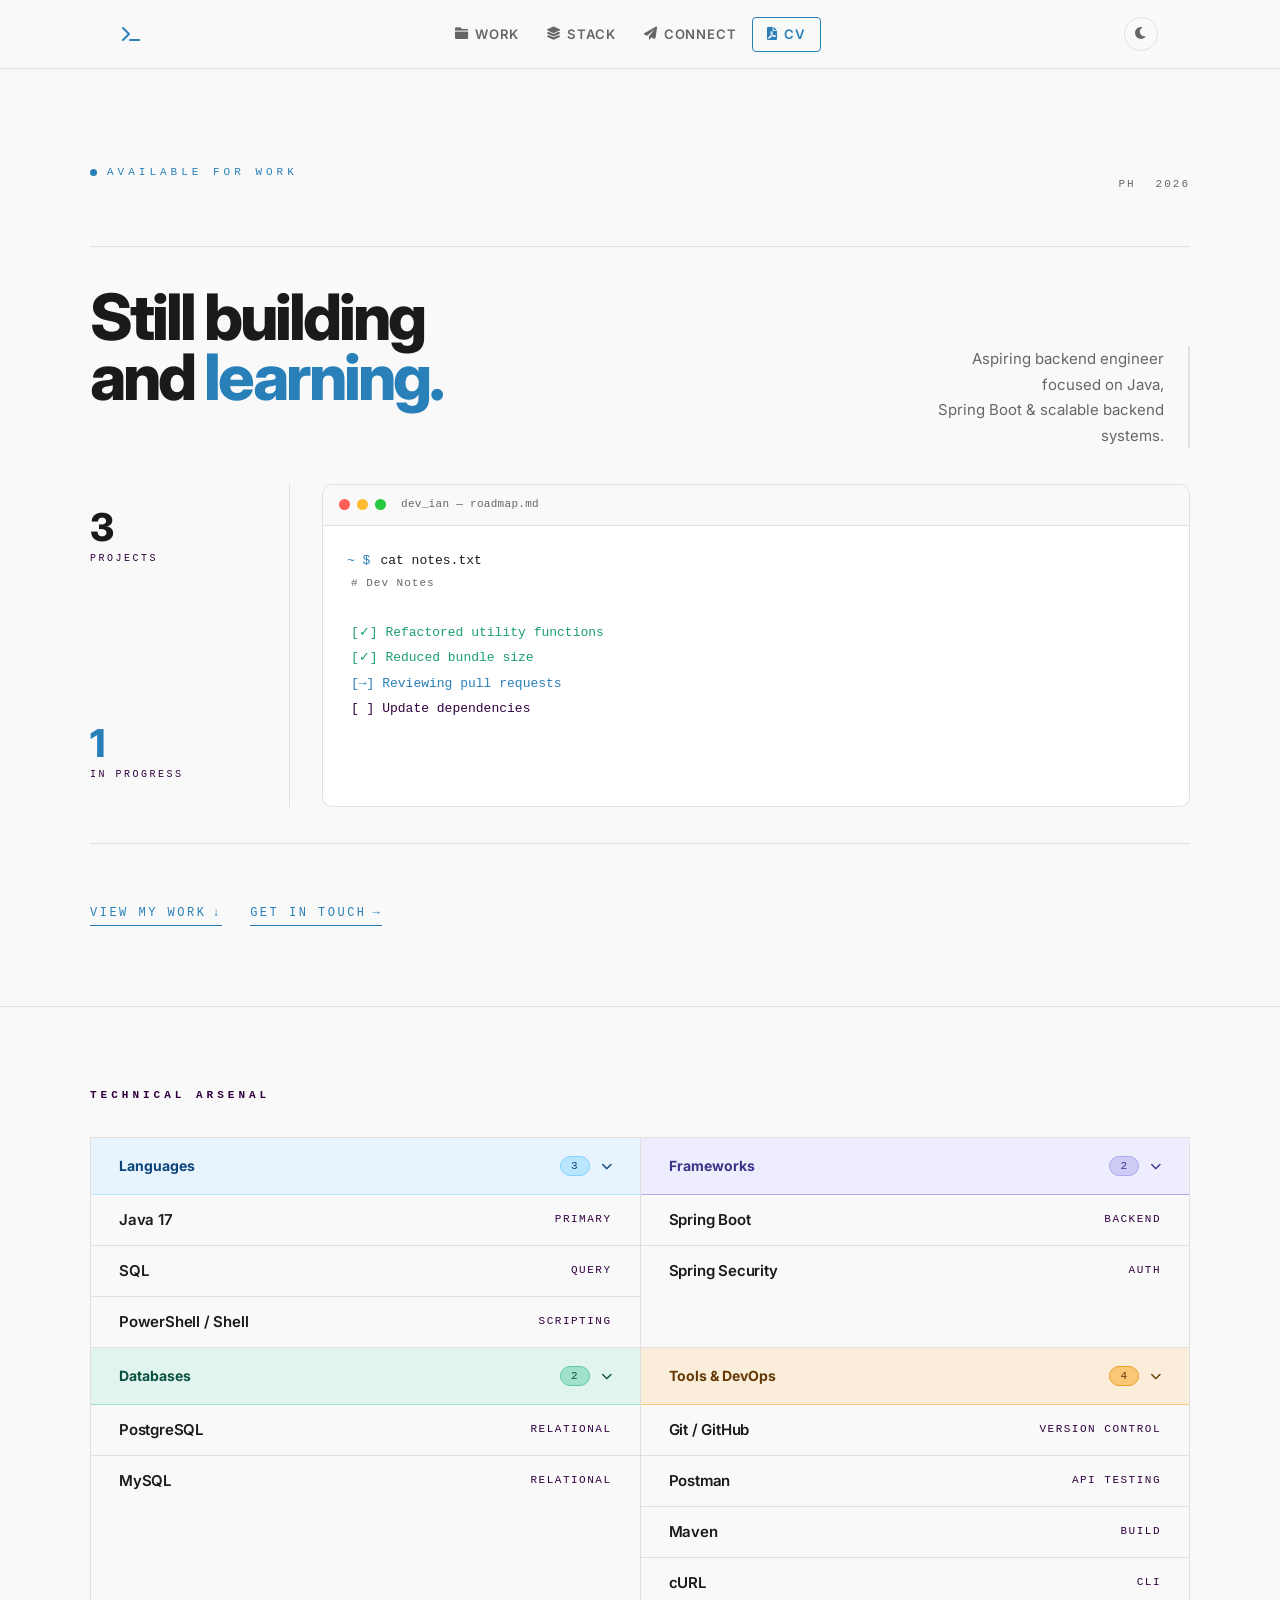
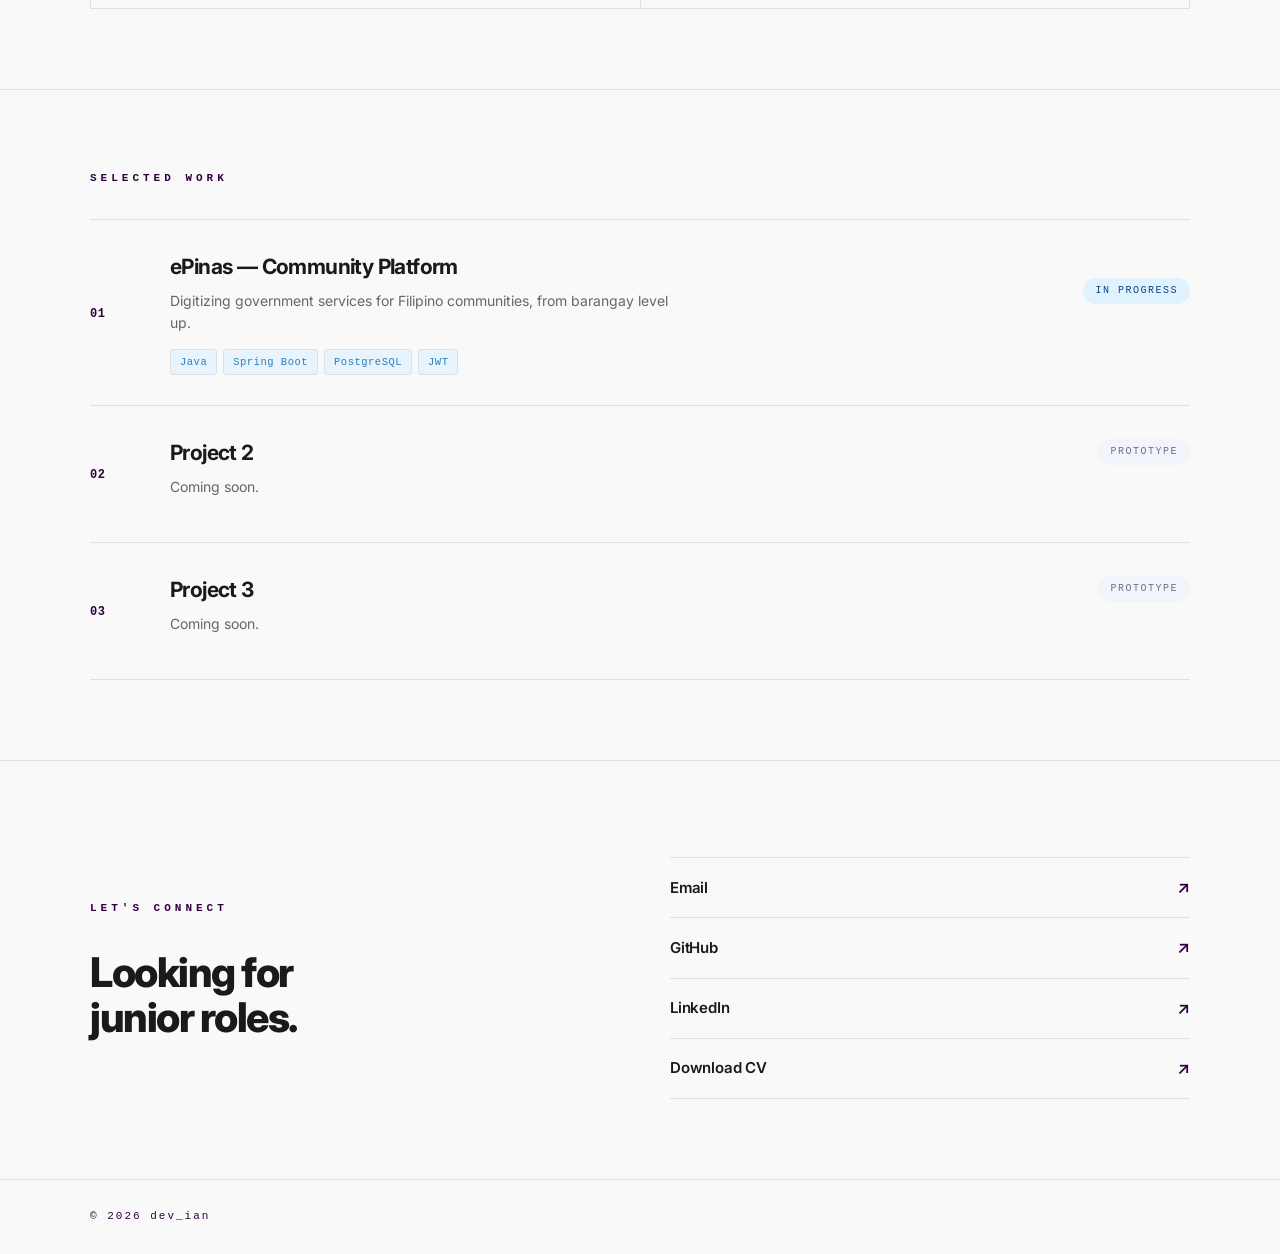
==== commit c0441123: "Update index.html" ====
--- a/index.html
+++ b/index.html
@@ -44,7 +44,7 @@
             Available for work
           </div>
           <div class="hero-topbar-right">
-            <span class="hero-loc">PH · Cebu</span>
+            <span class="hero-loc">PH</span>
             <span class="hero-yr">2026</span>
           </div>
         </div>
@@ -262,18 +262,18 @@
 
 
 const termLines = [
-  { k: 'cmd',    t: 'cat roadmap.md' },
-  { k: 'h',      t: '# Backend Roadmap — 2026' },
+  { k: 'cmd',    t: 'cat notes.txt' },
+  { k: 'h',      t: '# Dev Notes' },
   { k: 'b' },
-  { k: 'done',   t: '[✓]  Core Java · OOP · Collections · Streams' },
-  { k: 'done',   t: '[✓]  Spring Boot · REST APIs · JPA' },
-  { k: 'active', t: '[→]  Spring Security · JWT auth' },
-  { k: 'dim',    t: '[ ]  JUnit · Mockito · Testing' },
-  { k: 'dim',    t: '[ ]  Docker · GitHub Actions · CI/CD' },
-  { k: 'dim',    t: '[ ]  AWS · Cloud deployment' },
+  { k: 'done',   t: '[✓]  Refactored utility functions' },
+  { k: 'done',   t: '[✓]  Reduced bundle size' },
+  { k: 'active', t: '[→]  Reviewing pull requests' },
+  { k: 'dim',    t: '[ ]  Update dependencies' },
+  { k: 'dim',    t: '[ ]  Improve documentation' },
+  { k: 'dim',    t: '[ ]  Optimize build pipeline' },
   { k: 'b' },
-  { k: 'cmd',    t: 'echo $CURRENT_FOCUS' },
-  { k: 'done',   t: 'Spring Security + JWT — Week 12' },
+  { k: 'cmd',    t: 'echo $STATUS' },
+  { k: 'done',   t: 'Building cool stuff.' },
   { k: 'b' },
   { k: 'cur' },
 ];
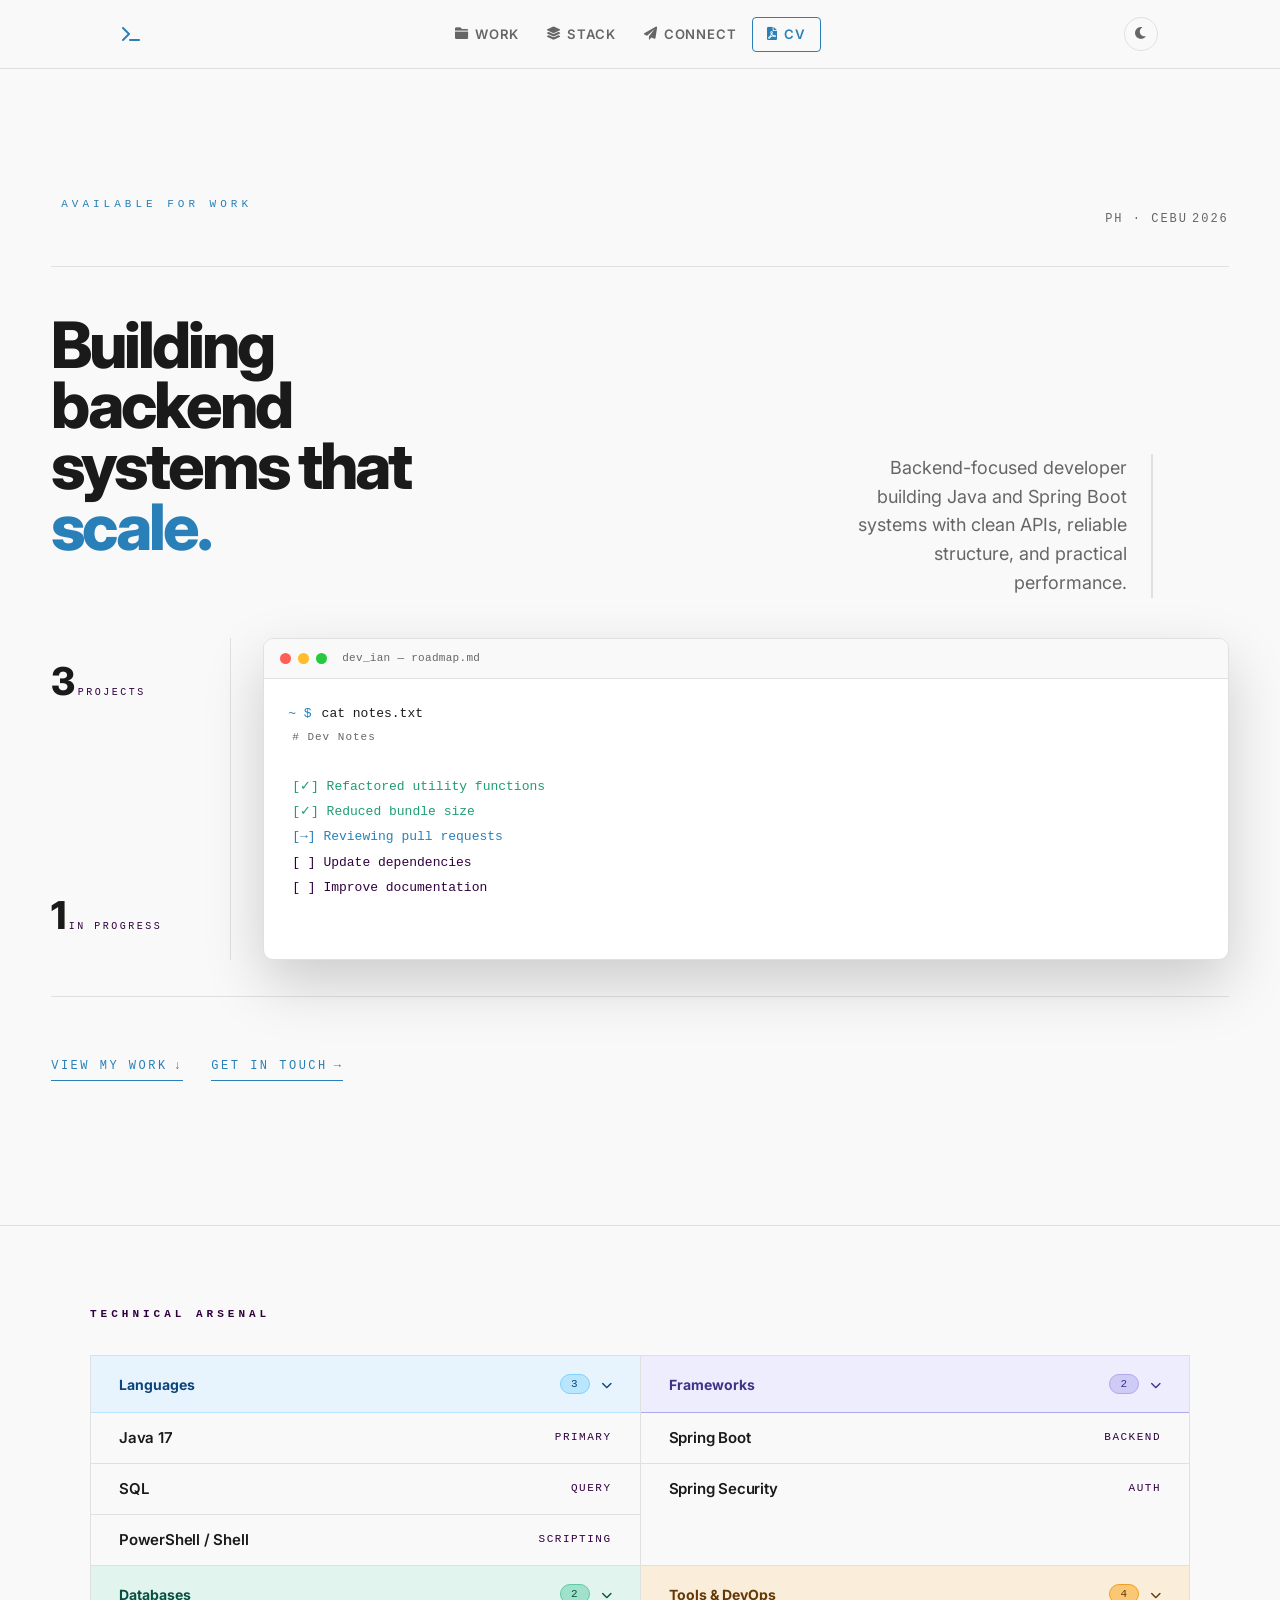
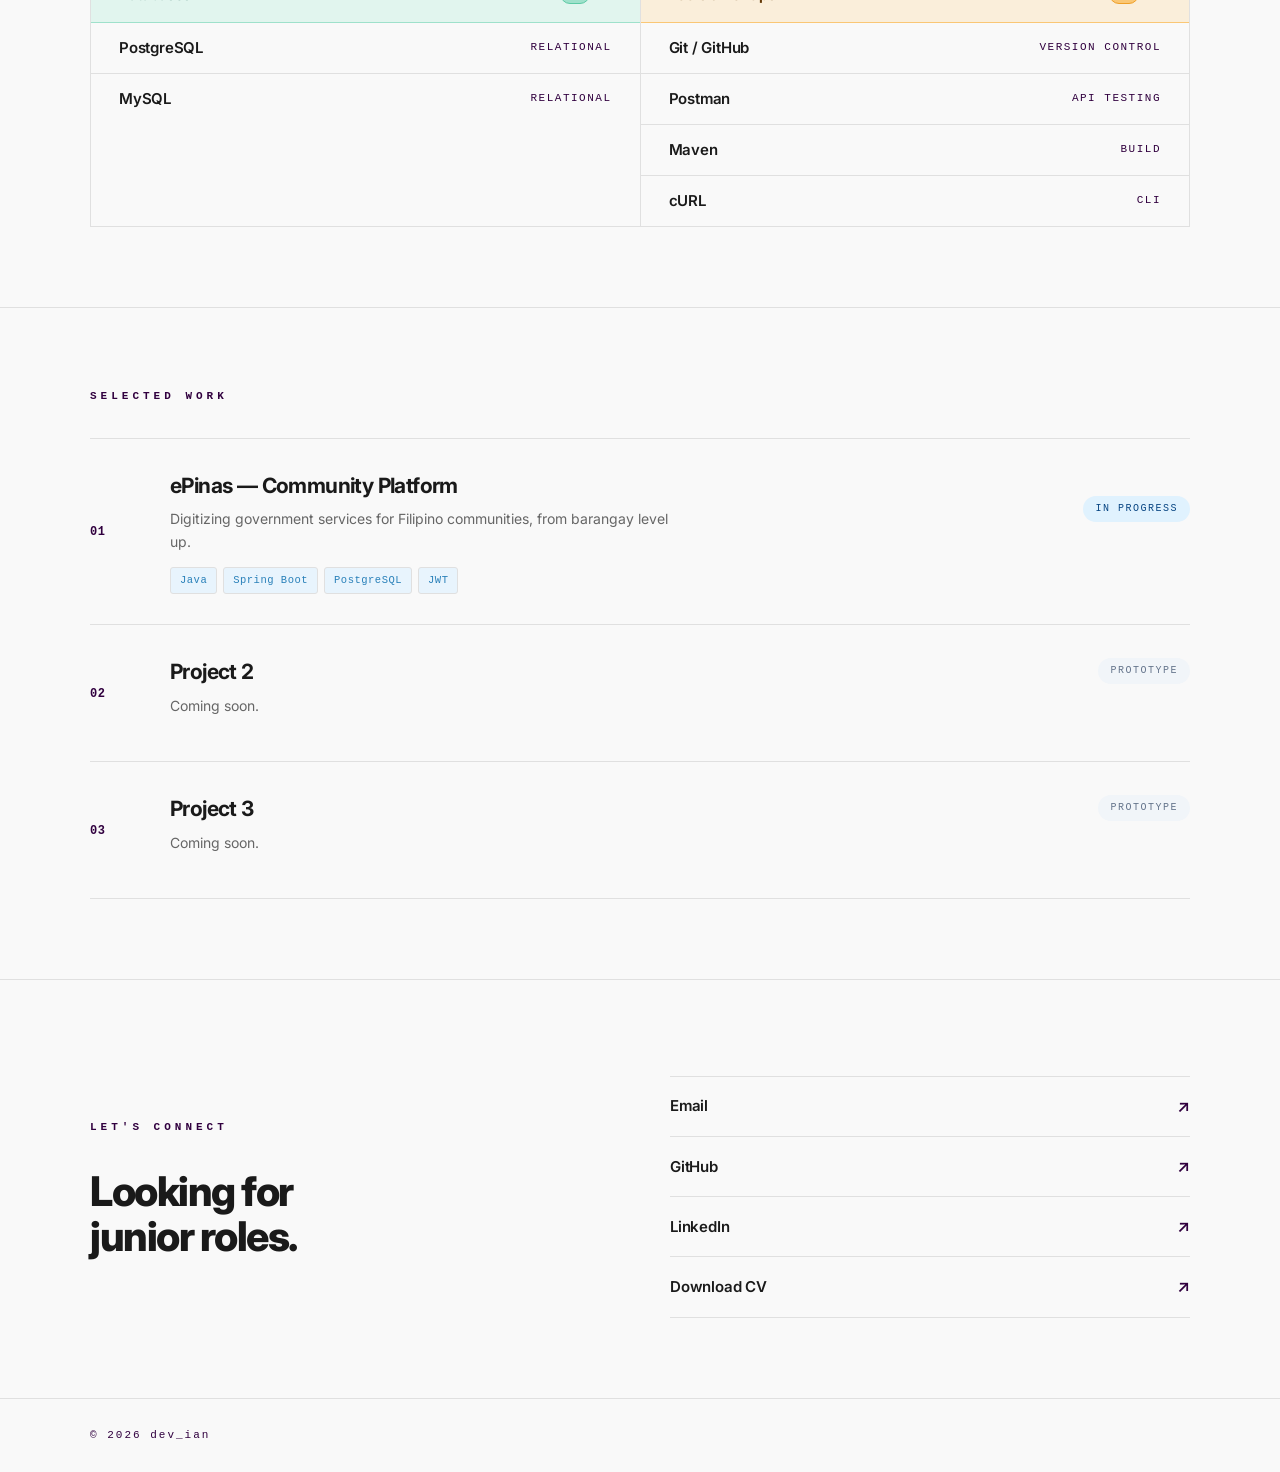
==== commit cc846754: "Update index.html" ====
--- a/index.html
+++ b/index.html
@@ -36,59 +36,59 @@
 
     <!-- HERO -->
     <section class="hero">
-      <div class="hero-container">
-    
-        <div class="hero-top-bar">
-          <div class="hero-eyebrow">
-            <span class="eyebrow-dot"></span>
-            Available for work
-          </div>
-          <div class="hero-topbar-right">
-            <span class="hero-loc">PH</span>
-            <span class="hero-yr">2026</span>
-          </div>
-        </div>
-    
-        <div class="hero-headline-row">
-          <h1 class="hero-h1">Still building<br>and <em>learning.</em></h1>
-          <p class="hero-tagline">
-            Aspiring backend engineer focused on Java,<br>
-            Spring Boot &amp; scalable backend systems.
-          </p>
-        </div>
-    
-        <div class="hero-mid">
-          <div class="hero-stats-col">
-            <div class="hero-stat-item">
-              <span class="stat-num">3</span>
-              <span class="stat-label">Projects</span>
-            </div>
-            <div class="hero-stat-item">
-              <span class="stat-num accent">1</span>
-              <span class="stat-label">In Progress</span>
-            </div>
-          </div>
-    
-          <div class="hero-terminal">
-            <div class="terminal-bar">
-              <span class="tbar-dot" style="background:#ff5f57"></span>
-              <span class="tbar-dot" style="background:#febc2e"></span>
-              <span class="tbar-dot" style="background:#28c840"></span>
-              <span class="tbar-label">dev_ian — roadmap.md</span>
-            </div>
-            <div class="terminal-body" id="terminalBody"></div>
-          </div>
-        </div>
-    
-        <div class="hero-bottom-bar">
-          <div class="hero-cta-row">
-            <a href="#work" class="cta-link">View my work <span>↓</span></a>
-            <a href="#contact" class="cta-link">Get in touch <span>→</span></a>
-          </div>
-        </div>
-    
-      </div>
-    </section>
+  <div class="hero-container">
+
+    <div class="hero-top-bar">
+      <div class="hero-eyebrow">
+        <span class="eyebrow-dot"></span>
+        Available for work
+      </div>
+      <div class="hero-topbar-right">
+        <span class="hero-loc">PH · Cebu</span>
+        <span class="hero-yr">2026</span>
+      </div>
+    </div>
+
+    <div class="hero-headline-row">
+      <h1 class="hero-h1">Building backend<br>systems that <em>scale.</em></h1>
+      <p class="hero-tagline">
+        Backend-focused developer building Java and Spring Boot systems
+        with clean APIs, reliable structure, and practical performance.
+      </p>
+    </div>
+
+    <div class="hero-mid">
+      <div class="hero-stats-col">
+        <div class="hero-stat-item">
+          <span class="stat-num">3</span>
+          <span class="stat-label">Projects</span>
+        </div>
+        <div class="hero-stat-item">
+          <span class="stat-num accent">1</span>
+          <span class="stat-label">In Progress</span>
+        </div>
+      </div>
+
+      <div class="hero-terminal">
+        <div class="terminal-bar">
+          <span class="tbar-dot" style="background:#ff5f57"></span>
+          <span class="tbar-dot" style="background:#febc2e"></span>
+          <span class="tbar-dot" style="background:#28c840"></span>
+          <span class="tbar-label">dev_ian — roadmap.md</span>
+        </div>
+        <div class="terminal-body" id="terminalBody"></div>
+      </div>
+    </div>
+
+    <div class="hero-bottom-bar">
+      <div class="hero-cta-row">
+        <a href="#work" class="cta-link">View my work <span>↓</span></a>
+        <a href="#contact" class="cta-link">Get in touch <span>→</span></a>
+      </div>
+    </div>
+
+  </div>
+</section>
 
     <!-- STACK -->
     <section id="stack" class="section">
--- a/style.css
+++ b/style.css
@@ -145,169 +145,130 @@
     min-height: 100vh;
     display: flex;
     align-items: center;
-    padding-top: 64px;
+    padding: 96px 0 64px;
 }
 
 .hero-container {
-    width: 90%;
-    max-width: 1100px;
-    margin: auto;
-    padding: 56px 0;
+    width: min(92%, 1180px);
+    margin: 0 auto;
     display: flex;
     flex-direction: column;
     gap: 0;
 }
 
-/* Top bar */
 .hero-top-bar {
     display: flex;
     justify-content: space-between;
     align-items: center;
-    padding-bottom: 40px;
-    border-bottom: 1px solid var(--border-light);
+    padding-bottom: 28px;
+    border-bottom: 1px solid var(--border-light);
+}
+
+.hero-eyebrow,
+.hero-loc,
+.hero-yr {
+    font-family: var(--font-mono);
+    text-transform: uppercase;
+    letter-spacing: 2px;
 }
 
 .hero-eyebrow {
-    font-family: var(--font-mono);
-    font-size: 11px;
-    letter-spacing: 3px;
-    text-transform: uppercase;
+    font-size: 12px;
     color: var(--accent);
     display: flex;
     align-items: center;
     gap: 10px;
 }
 
-.eyebrow-dot {
-    display: inline-block;
-    width: 7px;
-    height: 7px;
-    border-radius: 50%;
-    background: var(--accent);
-    animation: pulse 2s ease-in-out infinite;
-    flex-shrink: 0;
-}
-
-@keyframes pulse {
-    0%, 100% { opacity: 1; transform: scale(1); }
-    50% { opacity: 0.4; transform: scale(0.8); }
-}
-
-.hero-topbar-right {
-    display: flex;
-    gap: 20px;
-    align-items: center;
-}
-
-.hero-loc, .hero-yr {
+.hero-loc,
+.hero-yr {
+    font-size: 12px;
+    color: var(--text-muted);
+}
+
+.hero-headline-row {
+    display: grid;
+    grid-template-columns: 1.3fr 0.7fr;
+    align-items: end;
+    gap: 48px;
+    padding: 48px 0 40px;
+}
+
+.hero-h1 {
+    font-size: clamp(56px, 7vw, 88px);
+    font-weight: 800;
+    line-height: 0.92;
+    letter-spacing: -3px;
+    color: var(--text-main);
+    max-width: 10ch;
+}
+
+.hero-h1 em {
+    font-style: normal;
+    color: var(--accent);
+}
+
+.hero-tagline {
+    font-size: 18px;
+    color: var(--text-muted);
+    line-height: 1.6;
+    max-width: 320px;
+    text-align: right;
+    border-right: 2px solid var(--border-light);
+    padding-right: 24px;
+}
+
+.hero-mid {
+    display: grid;
+    grid-template-columns: 180px 1fr;
+    gap: 32px;
+    align-items: stretch;
+    padding-bottom: 36px;
+    border-bottom: 1px solid var(--border-light);
+}
+
+.hero-stats-col {
+    display: flex;
+    flex-direction: column;
+    justify-content: space-between;
+    padding: 24px 24px 24px 0;
+    border-right: 1px solid var(--border-light);
+    gap: 24px;
+}
+
+.stat-num {
+    font-size: 48px;
+    font-weight: 800;
+    letter-spacing: -2px;
+    color: var(--text-main);
+    line-height: 1;
+}
+
+.stat-label {
     font-family: var(--font-mono);
     font-size: 11px;
     letter-spacing: 2px;
     text-transform: uppercase;
-    color: var(--text-muted);
-}
-
-/* Headline row */
-.hero-headline-row {
-    display: grid;
-    grid-template-columns: 1fr auto;
-    align-items: end;
-    gap: 48px;
-    padding: 40px 0 36px;
-}
-
-.hero-h1 {
-    font-size: clamp(48px, 6vw, 76px);
-    font-weight: 800;
-    line-height: 0.92;
-    letter-spacing: -3px;
-    color: var(--text-main);
-}
-
-.hero-h1 em {
-    font-style: normal;
-    color: var(--accent);
-}
-
-.hero-tagline {
-    font-size: 15px;
-    color: var(--text-muted);
-    line-height: 1.7;
-    max-width: 260px;
-    text-align: right;
-    border-right: 2px solid var(--border-light);
-    padding-right: 24px;
-}
-
-/* Mid: stats + terminal */
-.hero-mid {
-    display: grid;
-    grid-template-columns: 200px 1fr;
-    gap: 32px;
-    align-items: stretch;
-    padding-bottom: 36px;
-    border-bottom: 1px solid var(--border-light);
-}
-
-.hero-stats-col {
-    display: flex;
-    flex-direction: column;
-    justify-content: space-between;
-    padding: 24px 32px 24px 0;
-    border-right: 1px solid var(--border-light);
-    gap: 8px;
-}
-
-.hero-stat-item {
-    display: flex;
-    flex-direction: column;
-    gap: 4px;
-}
-
-.stat-num {
-    font-size: 40px;
-    font-weight: 800;
-    letter-spacing: -2px;
-    color: var(--text-main);
-    line-height: 1;
-}
-
-.stat-num.accent { color: var(--accent); }
-
-.stat-label {
-    font-family: var(--font-mono);
-    font-size: 10px;
-    letter-spacing: 2.5px;
-    text-transform: uppercase;
     color: var(--text-faint);
 }
 
-/* Terminal */
 .hero-terminal {
     background: var(--bg-card);
     border: 1px solid var(--border-light);
-    border-radius: 8px;
+    border-radius: 10px;
     overflow: hidden;
     display: flex;
     flex-direction: column;
-}
-
-[data-theme="dark"] .hero-terminal {
-    background: #0b0e14;
+    box-shadow: 0 24px 60px rgba(0, 0, 0, 0.18);
 }
 
 .terminal-bar {
     background: var(--bg-body);
     border-bottom: 1px solid var(--border-light);
-    padding: 10px 16px;
-    display: flex;
-    align-items: center;
-    gap: 7px;
-    flex-shrink: 0;
-}
-
-[data-theme="dark"] .terminal-bar {
-    background: #141720;
+    padding: 12px 16px;
+    display: flex;
+    align-items: center;
+    gap: 8px;
 }
 
 .tbar-dot {
@@ -319,70 +280,58 @@
 
 .tbar-label {
     font-family: var(--font-mono);
-    font-size: 11px;
+    font-size: 12px;
     color: var(--text-muted);
     margin-left: 8px;
-    letter-spacing: 0.3px;
 }
 
 .terminal-body {
-    padding: 18px 20px;
-    font-family: var(--font-mono);
-    font-size: 12.5px;
-    line-height: 1.9;
+    padding: 24px 24px;
+    font-family: var(--font-mono);
+    font-size: 14px;
+    line-height: 2;
     display: flex;
     flex-direction: column;
 }
 
-.t-line { display: block; white-space: nowrap; }
-.t-prompt { color: var(--accent); }
-.t-cmd { color: var(--text-main); }
-.t-out { color: #1d9e75; }
-.t-out.active { color: var(--accent); }
-.t-out.dim { color: var(--text-faint); }
-.t-heading { color: var(--text-muted); font-size: 11px; }
-
-[data-theme="dark"] .t-out { color: #5dcaa5; }
-[data-theme="dark"] .t-out.dim { color: #2d3f55; }
-
-.t-cursor {
-    display: inline-block;
-    width: 7px;
-    height: 13px;
-    background: var(--accent);
-    vertical-align: text-bottom;
-    animation: tblink 1.1s step-end infinite;
-}
-
-@keyframes tblink { 0%,100%{opacity:1} 50%{opacity:0} }
-
-/* Bottom bar */
+.t-line {
+    display: block;
+    white-space: nowrap;
+}
+
+.t-heading {
+    color: var(--text-muted);
+    font-size: 12px;
+}
+
 .hero-bottom-bar {
     display: flex;
     justify-content: space-between;
     align-items: center;
     padding-top: 32px;
+    flex-wrap: wrap;
+    gap: 16px;
 }
 
 .hero-cta-row {
     display: flex;
-    gap: 32px;
+    gap: 20px;
+    flex-wrap: wrap;
 }
 
 .cta-link {
     font-family: var(--font-mono);
-    font-size: 12px;
-    letter-spacing: 2px;
+    font-size: 13px;
+    letter-spacing: 1.8px;
     text-transform: uppercase;
     color: var(--accent);
     border-bottom: 1px solid var(--accent);
-    padding-bottom: 2px;
+    padding-bottom: 3px;
     transition: opacity 0.2s;
     display: flex;
     align-items: center;
     gap: 6px;
 }
-.cta-link:hover { opacity: 0.7; }
 
 .hero-stack-pills {
     display: flex;
@@ -393,13 +342,60 @@
 
 .stack-pill {
     font-family: var(--font-mono);
-    font-size: 10px;
+    font-size: 11px;
     letter-spacing: 0.5px;
-    padding: 4px 10px;
-    border-radius: 3px;
+    padding: 6px 10px;
+    border-radius: 4px;
     background: var(--tag-bg);
     color: var(--accent);
     border: 1px solid var(--border-light);
+}
+
+@media (max-width: 900px) {
+    .hero-headline-row,
+    .hero-mid {
+        grid-template-columns: 1fr;
+    }
+
+    .hero-tagline {
+        text-align: left;
+        border-right: 0;
+        padding-right: 0;
+        padding-left: 16px;
+        border-left: 2px solid var(--border-light);
+        max-width: none;
+    }
+
+    .hero-stats-col {
+        flex-direction: row;
+        justify-content: flex-start;
+        gap: 32px;
+        border-right: 0;
+        border-bottom: 1px solid var(--border-light);
+        padding: 0 0 24px;
+    }
+}
+
+@media (max-width: 640px) {
+    .hero-h1 {
+        font-size: clamp(42px, 14vw, 56px);
+        letter-spacing: -2px;
+    }
+
+    .hero-tagline {
+        font-size: 16px;
+    }
+
+    .terminal-body {
+        font-size: 13px;
+        padding: 20px;
+    }
+
+    .hero-top-bar {
+        align-items: flex-start;
+        gap: 12px;
+        flex-direction: column;
+    }
 }
 /* =========================================
    5. TERMINAL (Hero Right)
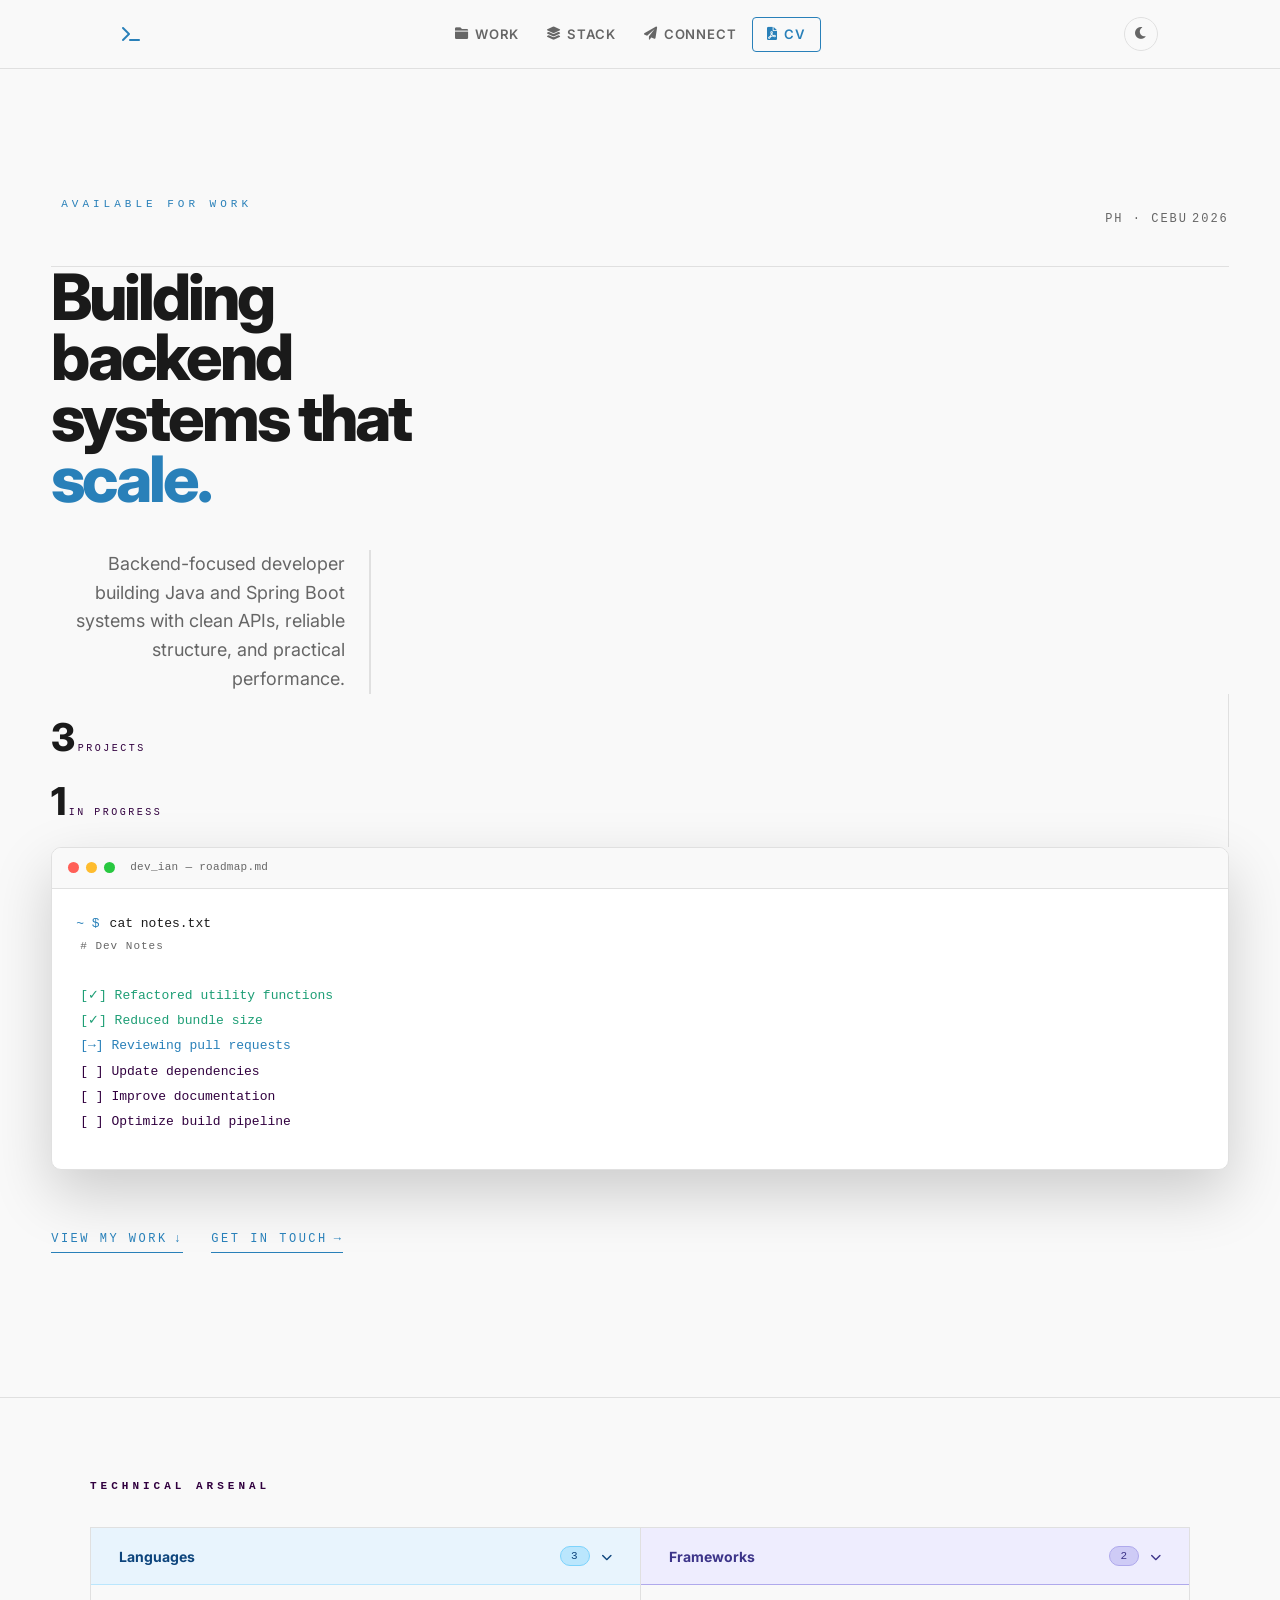
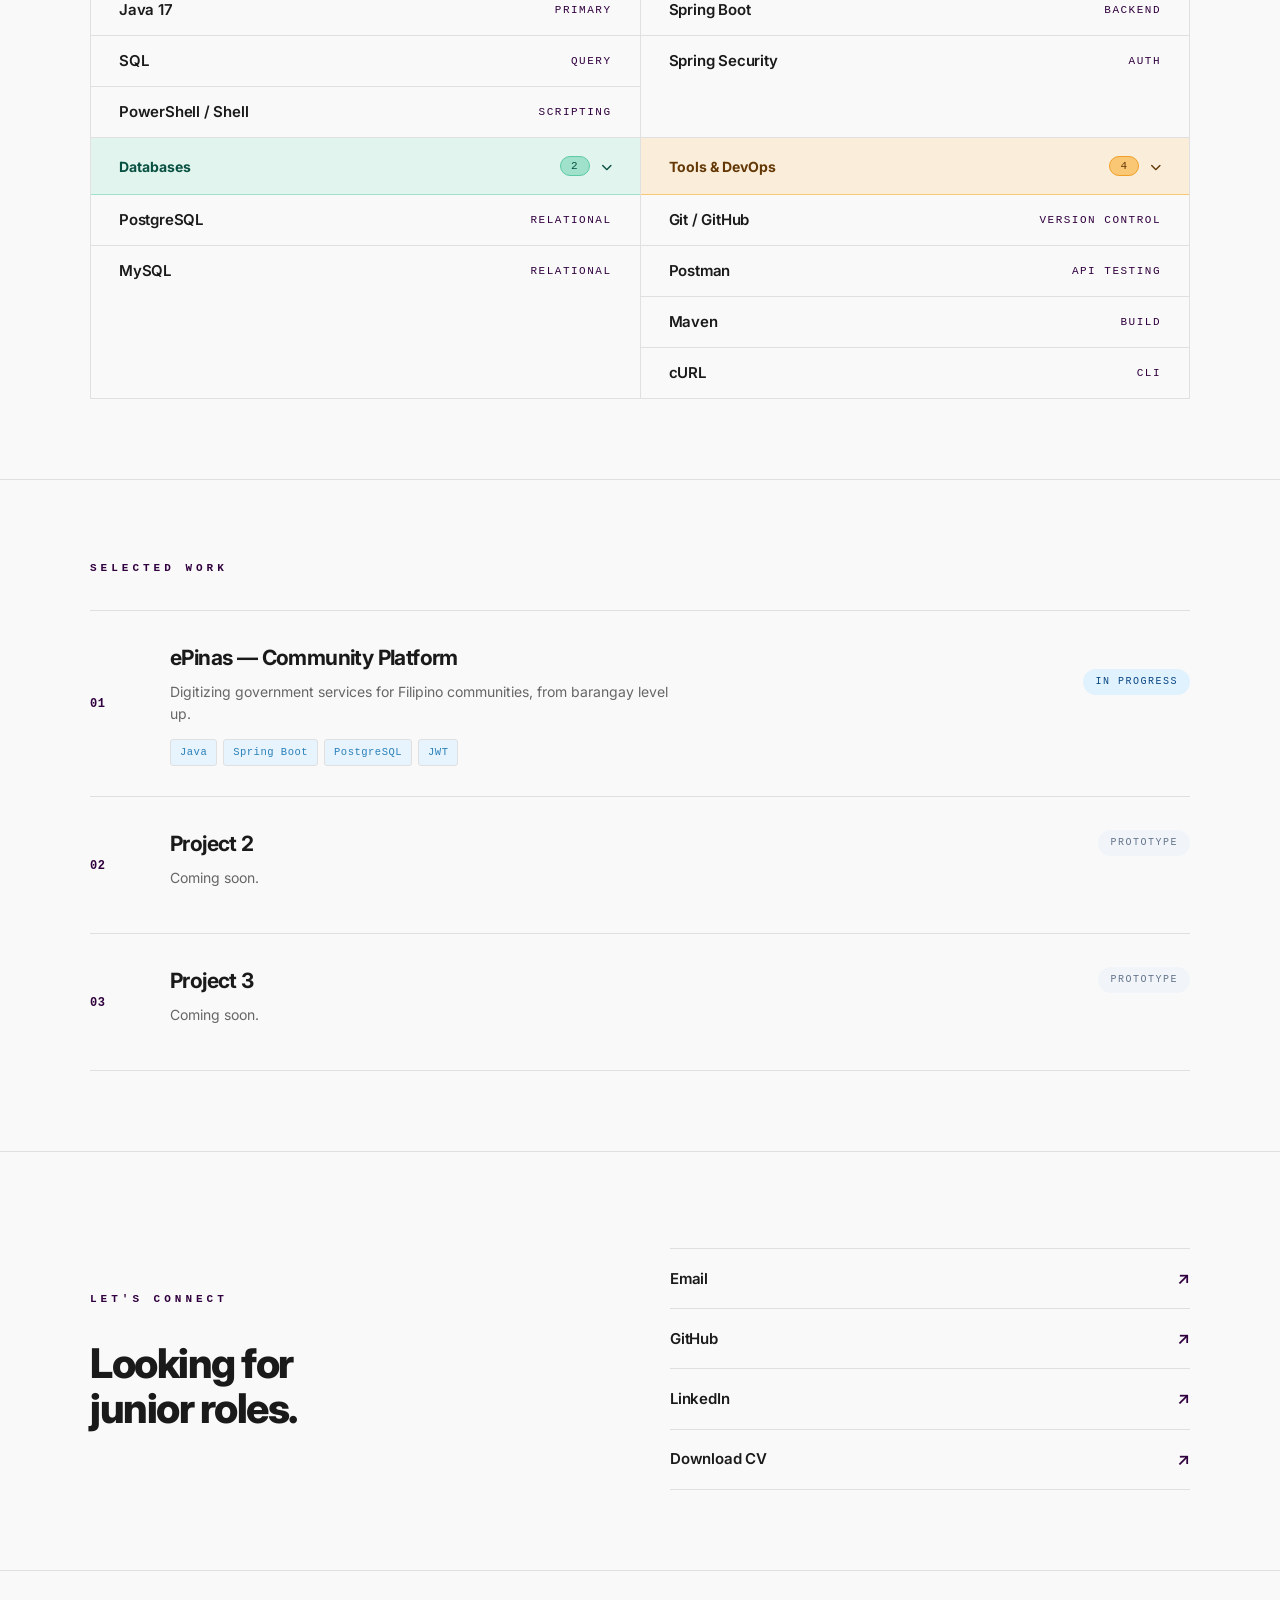
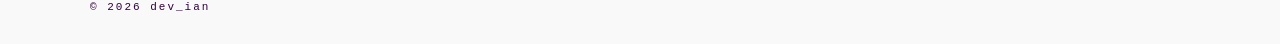
==== commit f54eb6ce: "Update index.html" ====
--- a/index.html
+++ b/index.html
@@ -35,9 +35,8 @@
     </header>
 
     <!-- HERO -->
-    <section class="hero">
+   <section class="hero">
   <div class="hero-container">
-
     <div class="hero-top-bar">
       <div class="hero-eyebrow">
         <span class="eyebrow-dot"></span>
@@ -49,26 +48,31 @@
       </div>
     </div>
 
-    <div class="hero-headline-row">
-      <h1 class="hero-h1">Building backend<br>systems that <em>scale.</em></h1>
-      <p class="hero-tagline">
-        Backend-focused developer building Java and Spring Boot systems
-        with clean APIs, reliable structure, and practical performance.
-      </p>
+    <div class="hero-main">
+      <div class="hero-copy">
+        <h1 class="hero-h1">Building backend<br>systems that <em>scale.</em></h1>
+
+        <p class="hero-tagline">
+          Backend-focused developer building Java and Spring Boot systems
+          with clean APIs, reliable structure, and practical performance.
+        </p>
+      </div>
+
+      <div class="hero-side">
+        <div class="hero-stats-col">
+          <div class="hero-stat-item">
+            <span class="stat-num">3</span>
+            <span class="stat-label">Projects</span>
+          </div>
+          <div class="hero-stat-item">
+            <span class="stat-num accent">1</span>
+            <span class="stat-label">In Progress</span>
+          </div>
+        </div>
+      </div>
     </div>
 
-    <div class="hero-mid">
-      <div class="hero-stats-col">
-        <div class="hero-stat-item">
-          <span class="stat-num">3</span>
-          <span class="stat-label">Projects</span>
-        </div>
-        <div class="hero-stat-item">
-          <span class="stat-num accent">1</span>
-          <span class="stat-label">In Progress</span>
-        </div>
-      </div>
-
+    <div class="hero-terminal-wrap">
       <div class="hero-terminal">
         <div class="terminal-bar">
           <span class="tbar-dot" style="background:#ff5f57"></span>
@@ -86,7 +90,6 @@
         <a href="#contact" class="cta-link">Get in touch <span>→</span></a>
       </div>
     </div>
-
   </div>
 </section>
 
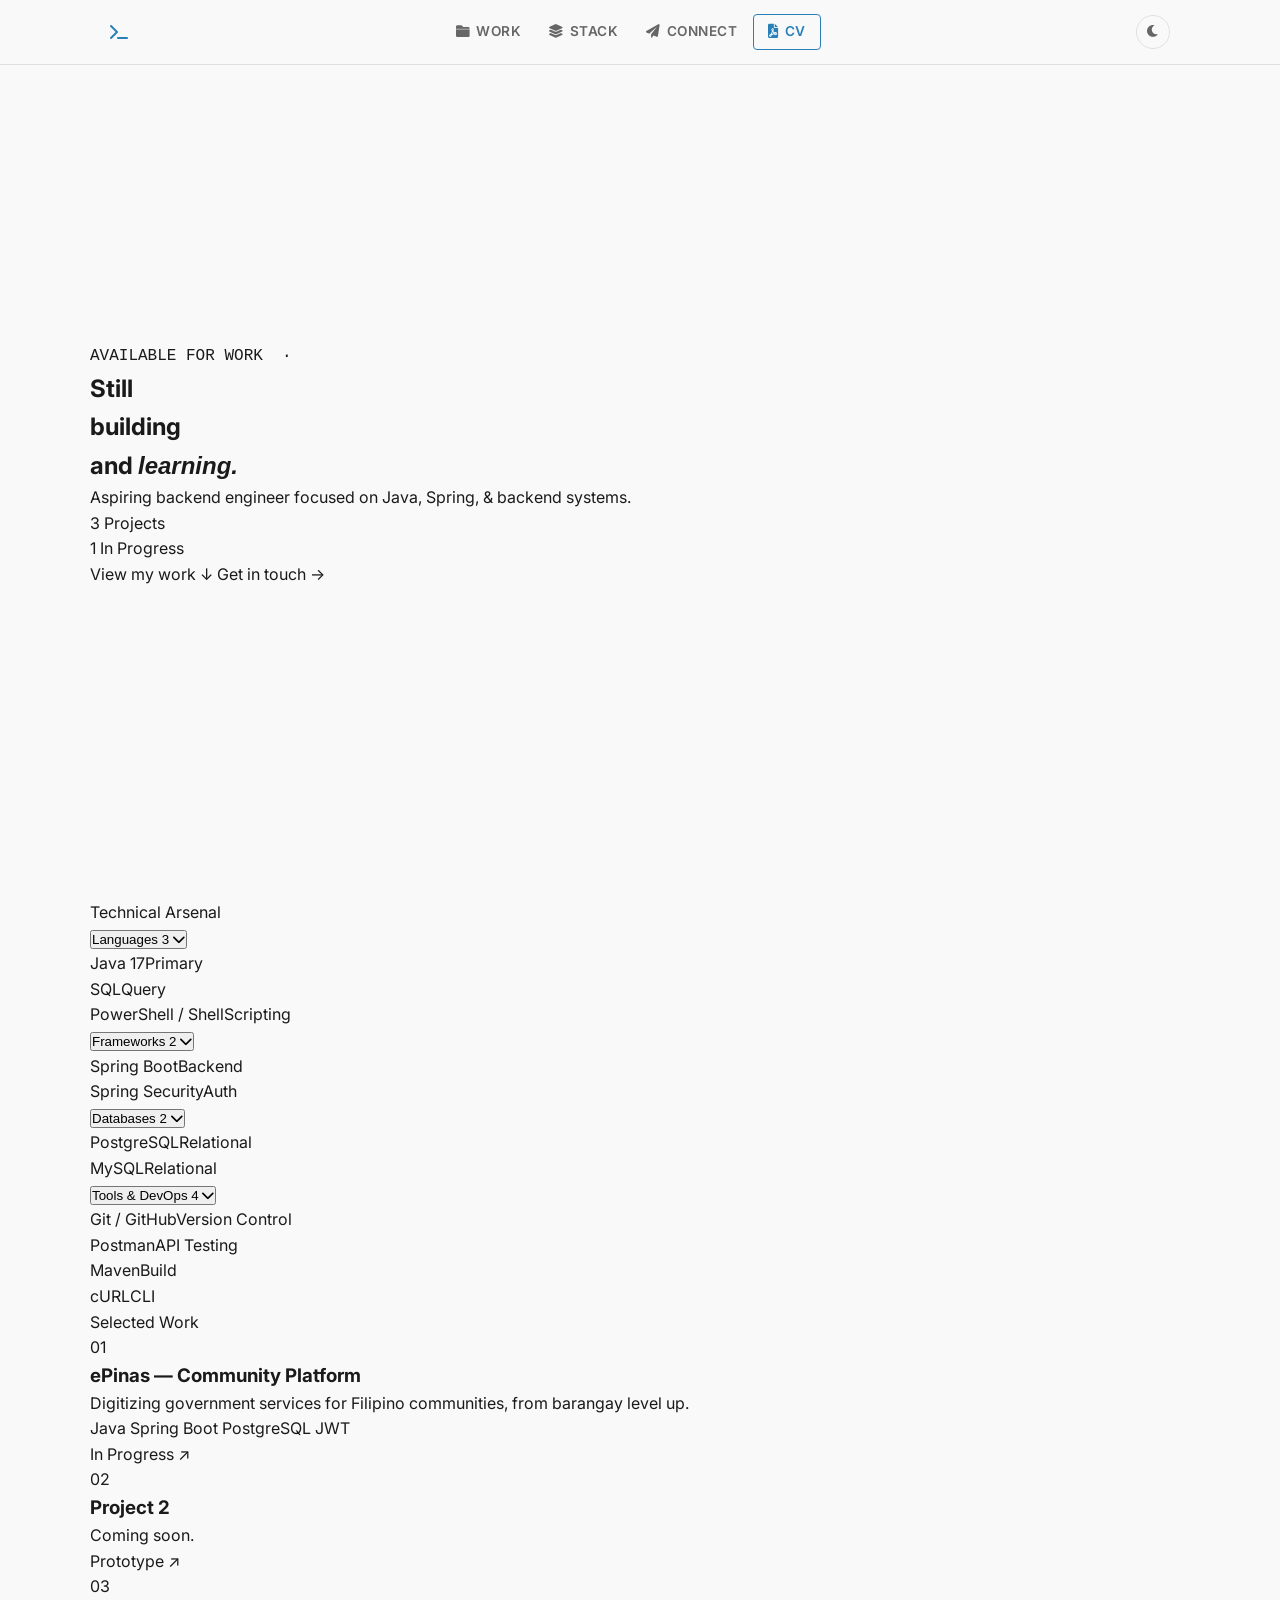
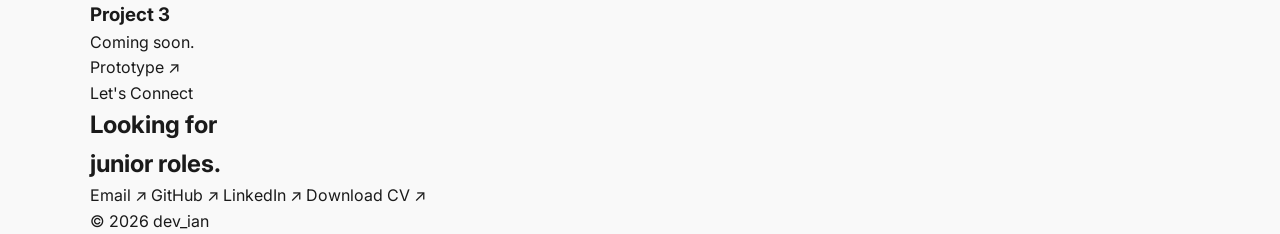
==== commit 0a238644: "Update index.html" ====
--- a/index.html
+++ b/index.html
@@ -5,7 +5,6 @@
     <meta name="viewport" content="width=device-width, initial-scale=1.0">
     <title>dev_ian — Backend Engineer</title>
     <link rel="stylesheet" href="style.css">
-    <link rel="stylesheet" href="desktop-overrides.css"> 
     <link rel="stylesheet" href="https://cdnjs.cloudflare.com/ajax/libs/font-awesome/6.0.0/css/all.min.css">
     <link href="https://fonts.googleapis.com/css2?family=Inter:wght@300;400;500;700;800&display=swap" rel="stylesheet">
 </head>
@@ -35,63 +34,42 @@
     </header>
 
     <!-- HERO -->
-   <section class="hero">
-  <div class="hero-container">
-    <div class="hero-top-bar">
-      <div class="hero-eyebrow">
-        <span class="eyebrow-dot"></span>
-        Available for work
-      </div>
-      <div class="hero-topbar-right">
-        <span class="hero-loc">PH · Cebu</span>
-        <span class="hero-yr">2026</span>
-      </div>
-    </div>
-
-    <div class="hero-main">
-      <div class="hero-copy">
-        <h1 class="hero-h1">Building backend<br>systems that <em>scale.</em></h1>
-
-        <p class="hero-tagline">
-          Backend-focused developer building Java and Spring Boot systems
-          with clean APIs, reliable structure, and practical performance.
-        </p>
-      </div>
-
-      <div class="hero-side">
-        <div class="hero-stats-col">
-          <div class="hero-stat-item">
-            <span class="stat-num">3</span>
-            <span class="stat-label">Projects</span>
-          </div>
-          <div class="hero-stat-item">
-            <span class="stat-num accent">1</span>
-            <span class="stat-label">In Progress</span>
-          </div>
-        </div>
-      </div>
-    </div>
-
-    <div class="hero-terminal-wrap">
-      <div class="hero-terminal">
-        <div class="terminal-bar">
-          <span class="tbar-dot" style="background:#ff5f57"></span>
-          <span class="tbar-dot" style="background:#febc2e"></span>
-          <span class="tbar-dot" style="background:#28c840"></span>
-          <span class="tbar-label">dev_ian — roadmap.md</span>
-        </div>
-        <div class="terminal-body" id="terminalBody"></div>
-      </div>
-    </div>
-
-    <div class="hero-bottom-bar">
-      <div class="hero-cta-row">
-        <a href="#work" class="cta-link">View my work <span>↓</span></a>
-        <a href="#contact" class="cta-link">Get in touch <span>→</span></a>
-      </div>
-    </div>
-  </div>
-</section>
+    <section class="hero">
+        <div class="container hero-container">
+            <div class="hero-eyebrow">
+                <span class="eyebrow-dot"></span>
+                Available for work &nbsp;·&nbsp;
+            </div>
+
+            <h1 class="hero-h1">
+                Still<br>
+                building<br>
+                and <em>learning.</em>
+            </h1>
+
+            <div class="hero-bottom">
+                <p class="hero-sub">
+                    Aspiring backend engineer focused on Java, Spring,
+                    &amp; backend systems.
+                </p>
+                <div class="hero-stats">
+                    <div class="hero-stat">
+                        <span class="stat-num">3</span>
+                        <span class="stat-label">Projects</span>
+                    </div>
+                    <div class="hero-stat">
+                        <span class="stat-num accent">1</span>
+                        <span class="stat-label">In Progress</span>
+                    </div>
+                </div>
+            </div>
+
+            <div class="hero-cta-row">
+                <a href="#work" class="cta-link">View my work <span>↓</span></a>
+                <a href="#contact" class="cta-link">Get in touch <span>→</span></a>
+            </div>
+        </div>
+    </section>
 
     <!-- STACK -->
     <section id="stack" class="section">
@@ -262,43 +240,6 @@
                 btn.setAttribute('aria-expanded', !group.classList.contains('collapsed'));
             });
         });
-
-
-const termLines = [
-  { k: 'cmd',    t: 'cat notes.txt' },
-  { k: 'h',      t: '# Dev Notes' },
-  { k: 'b' },
-  { k: 'done',   t: '[✓]  Refactored utility functions' },
-  { k: 'done',   t: '[✓]  Reduced bundle size' },
-  { k: 'active', t: '[→]  Reviewing pull requests' },
-  { k: 'dim',    t: '[ ]  Update dependencies' },
-  { k: 'dim',    t: '[ ]  Improve documentation' },
-  { k: 'dim',    t: '[ ]  Optimize build pipeline' },
-  { k: 'b' },
-  { k: 'cmd',    t: 'echo $STATUS' },
-  { k: 'done',   t: 'Building cool stuff.' },
-  { k: 'b' },
-  { k: 'cur' },
-];
-
-const tb = document.getElementById('terminalBody');
-let i = 0;
-function next() {
-  if (i >= termLines.length) return;
-  const l = termLines[i++];
-  const s = document.createElement('span');
-  s.className = 't-line';
-  if (l.k === 'cmd')    s.innerHTML = `<span class="t-prompt">~ $</span><span class="t-cmd"> ${l.t}</span>`;
-  else if (l.k === 'b') s.innerHTML = '&nbsp;';
-  else if (l.k === 'cur') s.innerHTML = `<span class="t-prompt">~ $</span> <span class="t-cursor"></span>`;
-  else if (l.k === 'h') s.innerHTML = `<span class="t-heading">${l.t}</span>`;
-  else if (l.k === 'done')   s.innerHTML = `<span class="t-out">${l.t}</span>`;
-  else if (l.k === 'active') s.innerHTML = `<span class="t-out active">${l.t}</span>`;
-  else if (l.k === 'dim')    s.innerHTML = `<span class="t-out dim">${l.t}</span>`;
-  tb.appendChild(s);
-  setTimeout(next, i === 1 ? 350 : 70);
-}
-setTimeout(next, 800);
     </script>
 </body>
 </html>
--- a/style.css
+++ b/style.css
@@ -169,33 +169,45 @@
 .hero-yr {
     font-family: var(--font-mono);
     text-transform: uppercase;
-    letter-spacing: 2px;
-}
-
-.hero-eyebrow {
-    font-size: 12px;
-    color: var(--accent);
-    display: flex;
-    align-items: center;
-    gap: 10px;
-}
-
-.hero-loc,
-.hero-yr {
-    font-size: 12px;
-    color: var(--text-muted);
-}
-
-.hero-headline-row {
+    letter-spacing:.hero {
+    min-height: 100vh;
+    display: flex;
+    align-items: center;
+    padding: 72px 0 48px;
+}
+
+.hero-container {
+    width: min(94%, 1120px);
+    margin: 0 auto;
+    display: flex;
+    flex-direction: column;
+    gap: 0;
+}
+
+.hero-top-bar {
+    display: flex;
+    justify-content: space-between;
+    align-items: center;
+    padding-bottom: 24px;
+    border-bottom: 1px solid var(--border-light);
+}
+
+.hero-main {
     display: grid;
-    grid-template-columns: 1.3fr 0.7fr;
-    align-items: end;
-    gap: 48px;
-    padding: 48px 0 40px;
+    grid-template-columns: minmax(0, 1.4fr) 220px;
+    gap: 40px;
+    align-items: start;
+    padding: 36px 0 28px;
+}
+
+.hero-copy {
+    display: flex;
+    flex-direction: column;
+    gap: 18px;
 }
 
 .hero-h1 {
-    font-size: clamp(56px, 7vw, 88px);
+    font-size: clamp(52px, 6.4vw, 82px);
     font-weight: 800;
     line-height: 0.92;
     letter-spacing: -3px;
@@ -203,53 +215,29 @@
     max-width: 10ch;
 }
 
-.hero-h1 em {
-    font-style: normal;
-    color: var(--accent);
-}
-
 .hero-tagline {
     font-size: 18px;
+    line-height: 1.6;
     color: var(--text-muted);
-    line-height: 1.6;
-    max-width: 320px;
-    text-align: right;
-    border-right: 2px solid var(--border-light);
-    padding-right: 24px;
-}
-
-.hero-mid {
-    display: grid;
-    grid-template-columns: 180px 1fr;
-    gap: 32px;
-    align-items: stretch;
-    padding-bottom: 36px;
-    border-bottom: 1px solid var(--border-light);
+    max-width: 34ch;
+    padding-left: 18px;
+    border-left: 2px solid var(--border-light);
+}
+
+.hero-side {
+    display: flex;
+    justify-content: flex-end;
 }
 
 .hero-stats-col {
     display: flex;
     flex-direction: column;
-    justify-content: space-between;
-    padding: 24px 24px 24px 0;
-    border-right: 1px solid var(--border-light);
     gap: 24px;
-}
-
-.stat-num {
-    font-size: 48px;
-    font-weight: 800;
-    letter-spacing: -2px;
-    color: var(--text-main);
-    line-height: 1;
-}
-
-.stat-label {
-    font-family: var(--font-mono);
-    font-size: 11px;
-    letter-spacing: 2px;
-    text-transform: uppercase;
-    color: var(--text-faint);
+    padding-top: 8px;
+}
+
+.hero-terminal-wrap {
+    padding-bottom: 28px;
 }
 
 .hero-terminal {
@@ -260,142 +248,23 @@
     display: flex;
     flex-direction: column;
     box-shadow: 0 24px 60px rgba(0, 0, 0, 0.18);
-}
-
-.terminal-bar {
-    background: var(--bg-body);
-    border-bottom: 1px solid var(--border-light);
-    padding: 12px 16px;
-    display: flex;
-    align-items: center;
-    gap: 8px;
-}
-
-.tbar-dot {
-    width: 10px;
-    height: 10px;
-    border-radius: 50%;
-    flex-shrink: 0;
-}
-
-.tbar-label {
-    font-family: var(--font-mono);
-    font-size: 12px;
-    color: var(--text-muted);
-    margin-left: 8px;
+    min-height: 300px;
 }
 
 .terminal-body {
-    padding: 24px 24px;
+    padding: 22px 24px;
     font-family: var(--font-mono);
     font-size: 14px;
-    line-height: 2;
+    line-height: 1.85;
     display: flex;
     flex-direction: column;
 }
 
-.t-line {
-    display: block;
-    white-space: nowrap;
-}
-
-.t-heading {
-    color: var(--text-muted);
-    font-size: 12px;
-}
-
 .hero-bottom-bar {
     display: flex;
-    justify-content: space-between;
-    align-items: center;
-    padding-top: 32px;
-    flex-wrap: wrap;
-    gap: 16px;
-}
-
-.hero-cta-row {
-    display: flex;
-    gap: 20px;
-    flex-wrap: wrap;
-}
-
-.cta-link {
-    font-family: var(--font-mono);
-    font-size: 13px;
-    letter-spacing: 1.8px;
-    text-transform: uppercase;
-    color: var(--accent);
-    border-bottom: 1px solid var(--accent);
-    padding-bottom: 3px;
-    transition: opacity 0.2s;
-    display: flex;
-    align-items: center;
-    gap: 6px;
-}
-
-.hero-stack-pills {
-    display: flex;
-    gap: 8px;
-    flex-wrap: wrap;
-    justify-content: flex-end;
-}
-
-.stack-pill {
-    font-family: var(--font-mono);
-    font-size: 11px;
-    letter-spacing: 0.5px;
-    padding: 6px 10px;
-    border-radius: 4px;
-    background: var(--tag-bg);
-    color: var(--accent);
-    border: 1px solid var(--border-light);
-}
-
-@media (max-width: 900px) {
-    .hero-headline-row,
-    .hero-mid {
-        grid-template-columns: 1fr;
-    }
-
-    .hero-tagline {
-        text-align: left;
-        border-right: 0;
-        padding-right: 0;
-        padding-left: 16px;
-        border-left: 2px solid var(--border-light);
-        max-width: none;
-    }
-
-    .hero-stats-col {
-        flex-direction: row;
-        justify-content: flex-start;
-        gap: 32px;
-        border-right: 0;
-        border-bottom: 1px solid var(--border-light);
-        padding: 0 0 24px;
-    }
-}
-
-@media (max-width: 640px) {
-    .hero-h1 {
-        font-size: clamp(42px, 14vw, 56px);
-        letter-spacing: -2px;
-    }
-
-    .hero-tagline {
-        font-size: 16px;
-    }
-
-    .terminal-body {
-        font-size: 13px;
-        padding: 20px;
-    }
-
-    .hero-top-bar {
-        align-items: flex-start;
-        gap: 12px;
-        flex-direction: column;
-    }
+    justify-content: flex-start;
+    align-items: center;
+    padding-top: 10px;
 }
 /* =========================================
    5. TERMINAL (Hero Right)
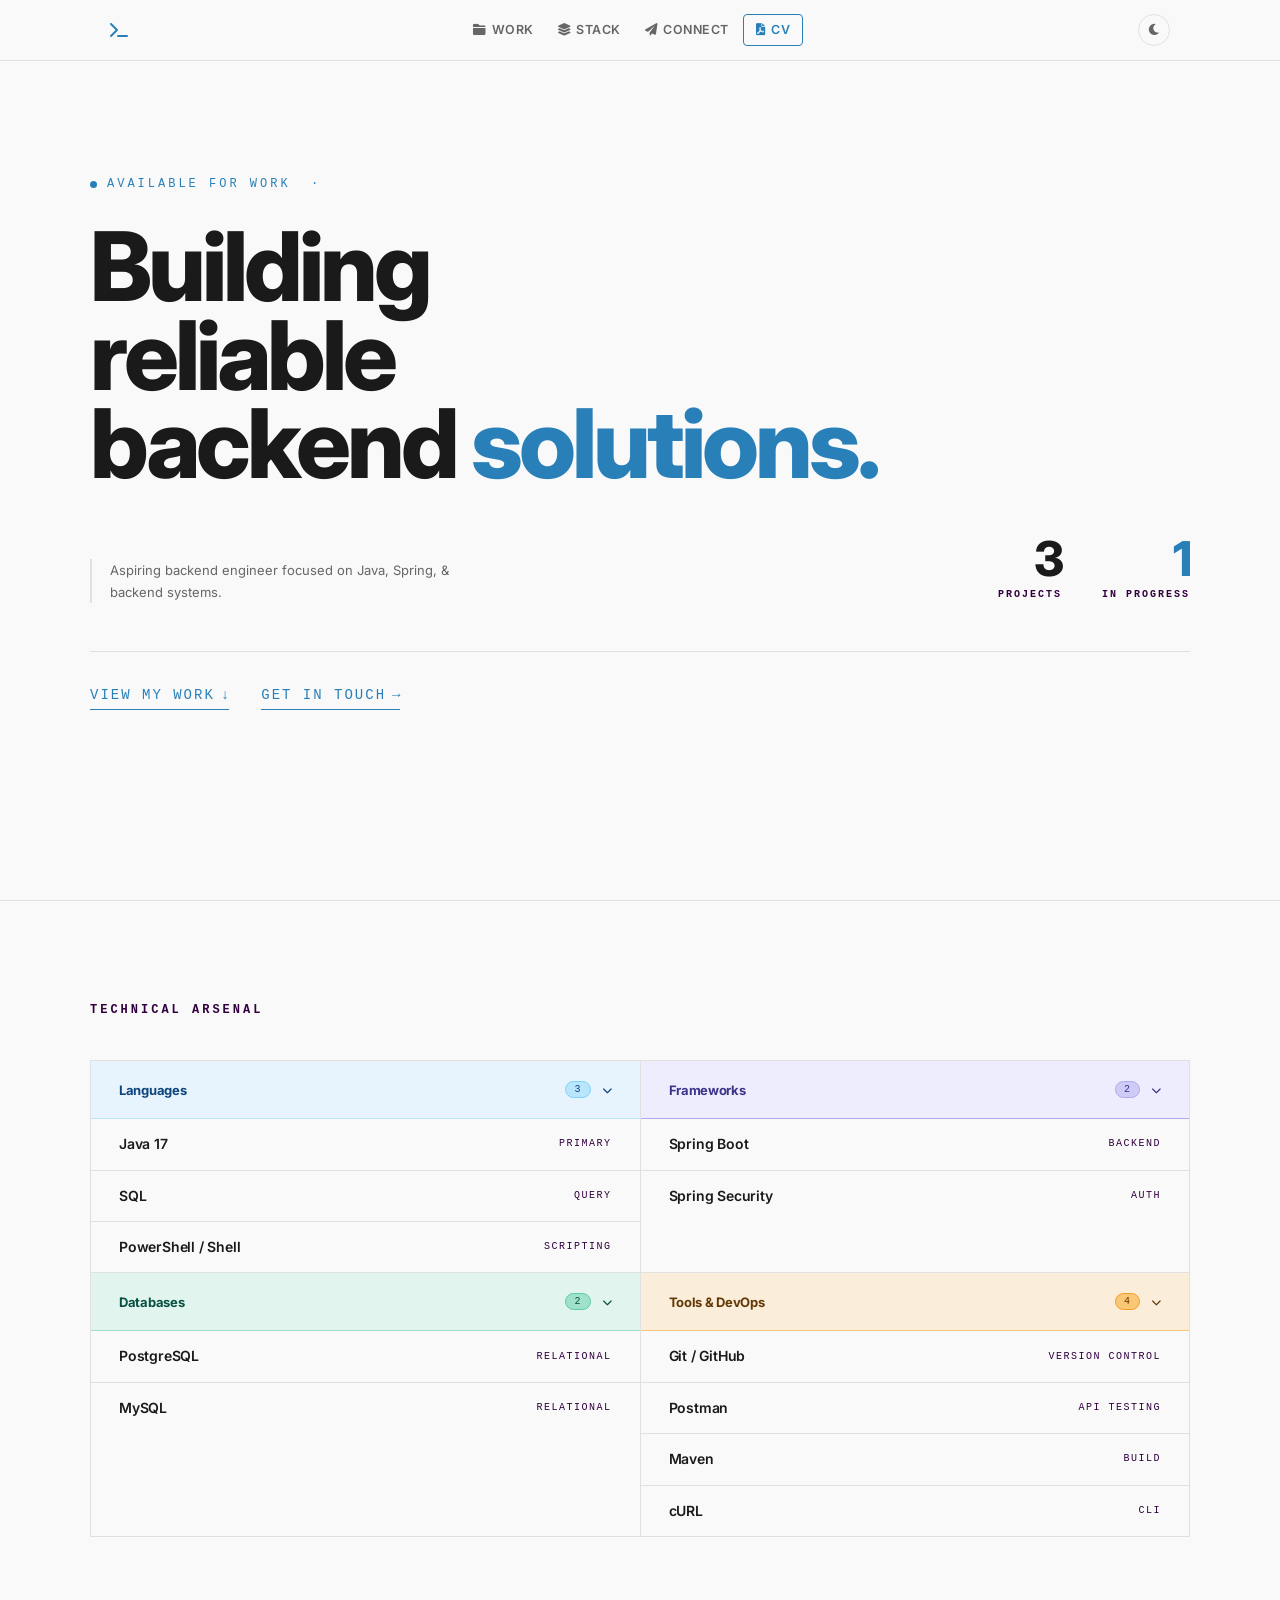
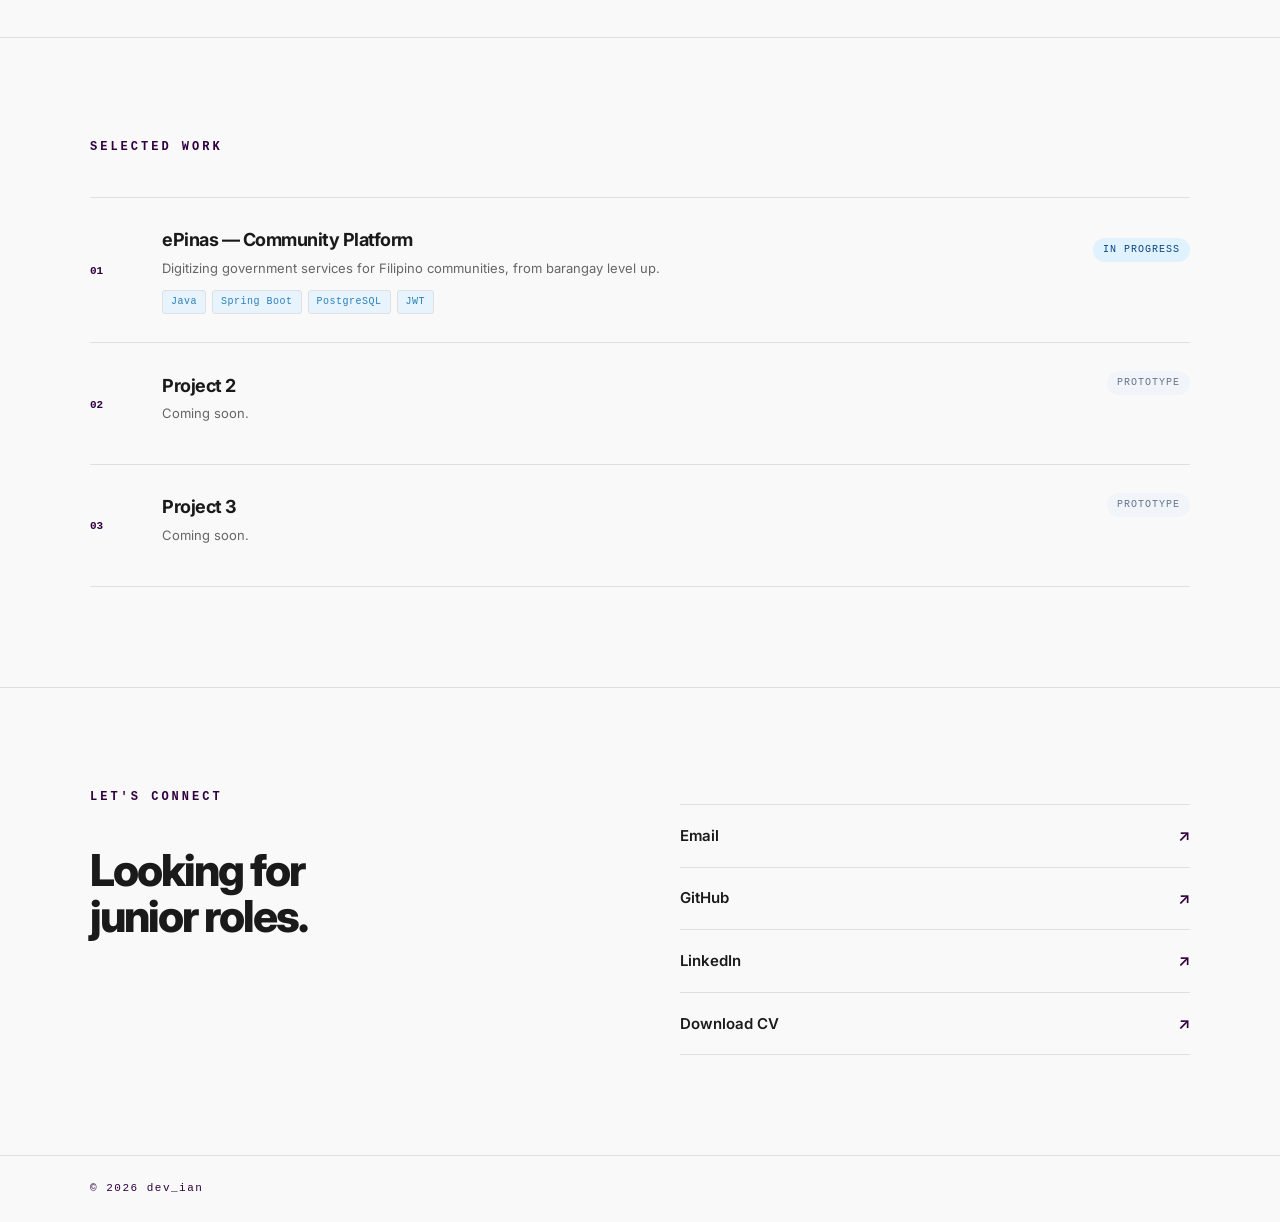
==== commit bdae72a4: "Update index.html" ====
--- a/index.html
+++ b/index.html
@@ -42,9 +42,9 @@
             </div>
 
             <h1 class="hero-h1">
-                Still<br>
-                building<br>
-                and <em>learning.</em>
+                Building<br>
+                reliable<br>
+                backend <em>solutions.</em>
             </h1>
 
             <div class="hero-bottom">
--- a/style.css
+++ b/style.css
@@ -69,7 +69,7 @@
     display: flex;
     justify-content: space-between;
     align-items: center;
-    height: 64px;
+    height: 60px;
     padding: 0 20px;
 }
 
@@ -89,12 +89,12 @@
 }
 
 nav ul li a {
-    font-size: 0.85rem;
+    font-size: 0.78rem;
     font-weight: 600;
     color: var(--text-muted);
     text-transform: uppercase;
     letter-spacing: 0.5px;
-    padding: 7px 12px;
+    padding: 6px 10px;
     white-space: nowrap;
     display: flex;
     align-items: center;
@@ -106,7 +106,7 @@
 .nav-resume-btn {
     border: 1.5px solid var(--accent);
     color: var(--accent) !important;
-    padding: 6px 14px;
+    padding: 5px 12px;
     border-radius: 4px;
     transition: all 0.2s ease;
     display: flex;
@@ -122,14 +122,14 @@
     background: none;
     border: 1.5px solid var(--border-light);
     color: var(--text-muted);
-    width: 34px;
-    height: 34px;
+    width: 32px;
+    height: 32px;
     border-radius: 50%;
     cursor: pointer;
     display: flex;
     align-items: center;
     justify-content: center;
-    font-size: 0.85rem;
+    font-size: 0.8rem;
     transition: all 0.2s ease;
     flex-shrink: 0;
 }
@@ -145,219 +145,146 @@
     min-height: 100vh;
     display: flex;
     align-items: center;
-    padding: 96px 0 64px;
+    padding-top: 5px;
 }
 
 .hero-container {
-    width: min(92%, 1180px);
-    margin: 0 auto;
-    display: flex;
-    flex-direction: column;
-    gap: 0;
-}
-
-.hero-top-bar {
-    display: flex;
-    justify-content: space-between;
-    align-items: center;
-    padding-bottom: 28px;
-    border-bottom: 1px solid var(--border-light);
-}
-
-.hero-eyebrow,
-.hero-loc,
-.hero-yr {
-    font-family: var(--font-mono);
+    padding: 80px 0 100px;
+}
+
+.hero-eyebrow {
+    font-family: var(--font-mono);
+    font-size: 12px;
+    letter-spacing: 3px;
     text-transform: uppercase;
-    letter-spacing:.hero {
-    min-height: 100vh;
-    display: flex;
-    align-items: center;
-    padding: 72px 0 48px;
-}
-
-.hero-container {
-    width: min(94%, 1120px);
-    margin: 0 auto;
-    display: flex;
-    flex-direction: column;
-    gap: 0;
-}
-
-.hero-top-bar {
-    display: flex;
-    justify-content: space-between;
-    align-items: center;
-    padding-bottom: 24px;
-    border-bottom: 1px solid var(--border-light);
-}
-
-.hero-main {
-    display: grid;
-    grid-template-columns: minmax(0, 1.4fr) 220px;
-    gap: 40px;
-    align-items: start;
-    padding: 36px 0 28px;
-}
-
-.hero-copy {
-    display: flex;
-    flex-direction: column;
-    gap: 18px;
+    color: var(--accent);
+    margin-bottom: 28px;
+    display: flex;
+    align-items: center;
+    gap: 10px;
+}
+
+.eyebrow-dot {
+    display: inline-block;
+    width: 7px;
+    height: 7px;
+    border-radius: 50%;
+    background: var(--accent);
+    animation: pulse 2s ease-in-out infinite;
+}
+
+@keyframes pulse {
+    0%, 100% { opacity: 1; transform: scale(1); }
+    50% { opacity: 0.4; transform: scale(0.8); }
 }
 
 .hero-h1 {
-    font-size: clamp(52px, 6.4vw, 82px);
+    font-size: clamp(52px, 9vw, 96px);
     font-weight: 800;
     line-height: 0.92;
-    letter-spacing: -3px;
-    color: var(--text-main);
-    max-width: 10ch;
-}
-
-.hero-tagline {
-    font-size: 18px;
-    line-height: 1.6;
+    letter-spacing: -4px;
+    color: var(--text-main);
+    margin-bottom: 48px;
+}
+
+.hero-h1 em {
+    font-style: normal;
+    color: var(--accent);
+}
+
+.hero-bottom {
+    display: flex;
+    justify-content: space-between;
+    align-items: flex-end;
+    gap: 40px;
+    margin-bottom: 48px;
+    flex-wrap: wrap;
+}
+
+.hero-sub {
+    font-size: 13px;
     color: var(--text-muted);
-    max-width: 34ch;
+    max-width: 400px;
+    line-height: 1.7;
+    border-left: 2px solid var(--border-light);
     padding-left: 18px;
-    border-left: 2px solid var(--border-light);
-}
-
-.hero-side {
-    display: flex;
-    justify-content: flex-end;
-}
-
-.hero-stats-col {
-    display: flex;
-    flex-direction: column;
-    gap: 24px;
-    padding-top: 8px;
-}
-
-.hero-terminal-wrap {
-    padding-bottom: 28px;
-}
-
-.hero-terminal {
-    background: var(--bg-card);
-    border: 1px solid var(--border-light);
-    border-radius: 10px;
-    overflow: hidden;
-    display: flex;
-    flex-direction: column;
-    box-shadow: 0 24px 60px rgba(0, 0, 0, 0.18);
-    min-height: 300px;
-}
-
-.terminal-body {
-    padding: 22px 24px;
+}
+
+.hero-stats {
+    display: flex;
+    gap: 40px;
+    flex-shrink: 0;
+}
+
+.hero-stat {
+    text-align: right;
+}
+
+.stat-num {
+    display: block;
+    font-size: clamp(32px, 4vw, 48px);
+    font-weight: 800;
+    letter-spacing: -2px;
+    color: var(--text-main);
+    line-height: 1;
+}
+
+.stat-num.accent { color: var(--accent); }
+
+.stat-label {
+    display: block;
+    font-family: var(--font-mono);
+    font-size: 10px;
+    font-weight: bolder;
+    letter-spacing: 2px;
+    text-transform: uppercase;
+    color: var(--text-faint);
+    margin-top: 4px;
+}
+
+.hero-cta-row {
+    display: flex;
+    gap: 32px;
+    padding-top: 32px;
+    border-top: 1px solid var(--border-light);
+}
+
+.cta-link {
     font-family: var(--font-mono);
     font-size: 14px;
-    line-height: 1.85;
-    display: flex;
-    flex-direction: column;
-}
-
-.hero-bottom-bar {
-    display: flex;
-    justify-content: flex-start;
-    align-items: center;
-    padding-top: 10px;
-}
-/* =========================================
-   5. TERMINAL (Hero Right)
-   ========================================= */
-.hero-terminal {
-    background: var(--bg-card);
-    border: 1px solid var(--border-light);
-    border-radius: 10px;
-    overflow: hidden;
-}
-
-/* Dark mode: terminal gets a deeper bg than the card */
-[data-theme="dark"] .hero-terminal {
-    background: #141720;
-}
-
-.terminal-bar {
-    background: var(--bg-body);
-    border-bottom: 1px solid var(--border-light);
-    padding: 11px 16px;
-    display: flex;
-    align-items: center;
-    gap: 7px;
-}
-
-[data-theme="dark"] .terminal-bar {
-    background: #1a1d27;
-}
-
-.tbar-dot {
-    width: 11px;
-    height: 11px;
-    border-radius: 50%;
-    flex-shrink: 0;
-}
-
-.tbar-label {
-    font-family: var(--font-mono);
-    font-size: 11px;
-    color: var(--text-muted);
-    margin-left: 8px;
-    letter-spacing: 0.3px;
-}
-
-.terminal-body {
-    padding: 22px 24px;
-    font-family: var(--font-mono);
-    font-size: 13px;
-    line-height: 1.95;
-    min-height: 280px;
-}
-
-.t-line { display: flex; gap: 10px; }
-.t-prompt { color: var(--accent); user-select: none; }
-.t-cmd { color: var(--text-main); }
-.t-out { color: #1d9e75; padding-left: 4px; }
-.t-out.dim { color: var(--text-faint); }
-.t-out.active { color: var(--accent); }
-.t-heading { color: var(--text-muted); padding-left: 4px; font-size: 11px; letter-spacing: 1px; }
-
-[data-theme="dark"] .t-out { color: #5dcaa5; }
-[data-theme="dark"] .t-out.dim { color: #4a6080; }
-
-.t-cursor {
-    display: inline-block;
-    width: 8px;
-    height: 15px;
-    background: var(--accent);
-    vertical-align: text-bottom;
-    animation: tblink 1.1s step-end infinite;
-}
-@keyframes tblink { 0%,100%{opacity:1} 50%{opacity:0} }
-
-/* =========================================
-   6. SECTIONS SHARED
+    letter-spacing: 2px;
+    text-transform: uppercase;
+    color: var(--accent);
+    border-bottom: 1px solid var(--accent);
+    padding-bottom: 2px;
+    transition: opacity 0.2s;
+    display: flex;
+    align-items: center;
+    gap: 6px;
+}
+.cta-link:hover { opacity: 0.7; }
+.cta-link span { font-size: 14px; letter-spacing: 0; }
+
+/* =========================================
+   5. SECTIONS SHARED
    ========================================= */
 .section {
-    padding: 88px 0;
+    padding: 100px 0;
     border-top: 1px solid var(--border-light);
 }
 
 .section-eyebrow {
     font-family: var(--font-mono);
-    font-size: 13px;
+    font-size: 12px;
     font-weight: bolder;
     letter-spacing: 3px;
     text-transform: uppercase;
     color: var(--text-faint);
-    margin-bottom: 44px;
-}
-
-/* =========================================
-   7. STACK GROUPS
+    margin-bottom: 40px;
+}
+
+/* =========================================
+   6. STACK GROUPS
    ========================================= */
 .stack-groups {
     display: grid;
@@ -377,7 +304,7 @@
     display: flex;
     align-items: center;
     gap: 12px;
-    padding: 22px 32px;
+    padding: 20px 28px;
     background: none;
     border: none;
     cursor: pointer;
@@ -391,26 +318,26 @@
 .stack-group-header:hover { background-color: var(--bg-card); }
 
 .stack-group-title {
-    font-size: 15px;
+    font-size: 13px;
     font-weight: 700;
-    letter-spacing: -0.2px;
+    letter-spacing: -0.3px;
     color: var(--text-main);
     flex: 1;
 }
 
 .stack-group-count {
     font-family: var(--font-mono);
-    font-size: 11px;
+    font-size: 10px;
     letter-spacing: 1px;
     color: var(--text-faint);
     background: var(--bg-body);
     border: 1px solid var(--border-light);
     border-radius: 20px;
-    padding: 3px 10px;
+    padding: 2px 8px;
 }
 
 .stack-chevron {
-    font-size: 11px;
+    font-size: 10px;
     color: var(--text-faint);
     transition: transform 0.3s ease;
     flex-shrink: 0;
@@ -434,14 +361,14 @@
     display: flex;
     justify-content: space-between;
     align-items: center;
-    padding: 16px 32px;
+    padding: 14px 28px;
     border-bottom: 1px solid var(--border-light);
 }
 
 .stack-row:last-child { border-bottom: none; }
 
 .stack-name {
-    font-size: 16px;
+    font-size: 14px;
     font-weight: 600;
     color: var(--text-main);
     letter-spacing: -0.2px;
@@ -449,33 +376,83 @@
 
 .stack-type {
     font-family: var(--font-mono);
-    font-size: 11px;
+    font-size: 10px;
     letter-spacing: 1.5px;
     text-transform: uppercase;
     color: var(--text-faint);
 }
 
+@media (max-width: 768px) {
+    .stack-groups {
+        grid-template-columns: 1fr;
+        border-left: none;
+    }
+
+    .stack-group {
+        border-right: none;
+        border-left: none;
+    }
+
+    .stack-group-header {
+        padding: 16px 0;
+    }
+
+    .stack-group-body .stack-row {
+        padding: 12px 0;
+    }
+}
+
+
 /* Group header color themes */
-.stack-group[data-color="blue"] .stack-group-header { background-color: #e8f4fd; border-bottom-color: #bae6fd; }
+.stack-group[data-color="blue"] .stack-group-header {
+    background-color: #e8f4fd;
+    border-bottom-color: #bae6fd;
+}
 .stack-group[data-color="blue"] .stack-group-title { color: #0c447c; }
-.stack-group[data-color="blue"] .stack-group-count { background: #bae6fd; border-color: #7dd3fc; color: #0c447c; }
+.stack-group[data-color="blue"] .stack-group-count {
+    background: #bae6fd;
+    border-color: #7dd3fc;
+    color: #0c447c;
+}
 .stack-group[data-color="blue"] .stack-chevron { color: #0c447c; }
 
-.stack-group[data-color="purple"] .stack-group-header { background-color: #eeedfe; border-bottom-color: #afa9ec; }
+.stack-group[data-color="purple"] .stack-group-header {
+    background-color: #eeedfe;
+    border-bottom-color: #afa9ec;
+}
 .stack-group[data-color="purple"] .stack-group-title { color: #3c3489; }
-.stack-group[data-color="purple"] .stack-group-count { background: #cecbf6; border-color: #afa9ec; color: #3c3489; }
+.stack-group[data-color="purple"] .stack-group-count {
+    background: #cecbf6;
+    border-color: #afa9ec;
+    color: #3c3489;
+}
 .stack-group[data-color="purple"] .stack-chevron { color: #3c3489; }
 
-.stack-group[data-color="teal"] .stack-group-header { background-color: #e1f5ee; border-bottom-color: #9fe1cb; }
+.stack-group[data-color="teal"] .stack-group-header {
+    background-color: #e1f5ee;
+    border-bottom-color: #9fe1cb;
+}
 .stack-group[data-color="teal"] .stack-group-title { color: #085041; }
-.stack-group[data-color="teal"] .stack-group-count { background: #9fe1cb; border-color: #5dcaa5; color: #085041; }
+.stack-group[data-color="teal"] .stack-group-count {
+    background: #9fe1cb;
+    border-color: #5dcaa5;
+    color: #085041;
+}
 .stack-group[data-color="teal"] .stack-chevron { color: #085041; }
 
-.stack-group[data-color="amber"] .stack-group-header { background-color: #faeeda; border-bottom-color: #fac775; }
+.stack-group[data-color="amber"] .stack-group-header {
+    background-color: #faeeda;
+    border-bottom-color: #fac775;
+}
 .stack-group[data-color="amber"] .stack-group-title { color: #633806; }
-.stack-group[data-color="amber"] .stack-group-count { background: #fac775; border-color: #ef9f27; color: #633806; }
+.stack-group[data-color="amber"] .stack-group-count {
+    background: #fac775;
+    border-color: #ef9f27;
+    color: #633806;
+}
 .stack-group[data-color="amber"] .stack-chevron { color: #633806; }
 
+/* Dark mode overrides */
 [data-theme="dark"] .stack-group[data-color="blue"] .stack-group-header { background-color: #0c2340; border-bottom-color: #185fa5; }
 [data-theme="dark"] .stack-group[data-color="blue"] .stack-group-title { color: #85b7eb; }
 [data-theme="dark"] .stack-group[data-color="blue"] .stack-group-count { background: #185fa5; border-color: #378add; color: #b5d4f4; }
@@ -497,7 +474,7 @@
 [data-theme="dark"] .stack-group[data-color="amber"] .stack-chevron { color: #ef9f27; }
 
 /* =========================================
-   8. WORK LIST
+   7. WORK LIST
    ========================================= */
 .work-list {
     border-top: 1px solid var(--border-light);
@@ -505,10 +482,10 @@
 
 .work-row {
     display: grid;
-    grid-template-columns: 56px 1fr auto;
-    gap: 28px;
-    align-items: center;
-    padding: 36px 0;
+    grid-template-columns: 48px 1fr auto;
+    gap: 24px;
+    align-items: center;
+    padding: 28px 0;
     border-bottom: 1px solid var(--border-light);
     transition: background-color 0.2s;
     cursor: pointer;
@@ -519,27 +496,26 @@
 
 .work-num {
     font-family: var(--font-mono);
-    font-size: 13px;
+    font-size: 11px;
     color: var(--text-faint);
     font-weight: 700;
     padding-top: 3px;
 }
 
 .work-title {
-    font-size: 22px;
+    font-size: 18px;
     font-weight: 700;
     letter-spacing: -0.5px;
     color: var(--text-main);
-    margin-bottom: 8px;
+    margin-bottom: 4px;
     transition: color 0.2s;
 }
 
 .work-desc {
-    font-size: 15px;
+    font-size: 13px;
     color: var(--text-muted);
-    margin-bottom: 16px;
-    line-height: 1.6;
-    max-width: 560px;
+    margin-bottom: 12px;
+    line-height: 1.5;
 }
 
 .work-tags {
@@ -550,9 +526,9 @@
 
 .work-tag {
     font-family: var(--font-mono);
-    font-size: 11px;
+    font-size: 10px;
     letter-spacing: 0.5px;
-    padding: 4px 10px;
+    padding: 3px 8px;
     border-radius: 3px;
     background: var(--tag-bg);
     color: var(--accent);
@@ -568,10 +544,10 @@
 
 .work-badge {
     font-family: var(--font-mono);
-    font-size: 11px;
+    font-size: 10px;
     letter-spacing: 1px;
     text-transform: uppercase;
-    padding: 5px 12px;
+    padding: 4px 10px;
     border-radius: 20px;
     white-space: nowrap;
 }
@@ -585,14 +561,14 @@
 [data-theme="dark"] .badge-done { background: #052e16; color: #86efac; }
 
 .work-arrow {
-    font-size: 20px;
+    font-size: 18px;
     color: var(--accent);
     opacity: 0;
     transition: all 0.2s ease;
 }
 
 /* =========================================
-   9. CONTACT
+   8. CONTACT
    ========================================= */
 .section-contact {
     background-color: var(--bg-body);
@@ -601,12 +577,13 @@
 .contact-inner {
     display: grid;
     grid-template-columns: 1fr 1fr;
-    gap: 64px;
+    gap: 80px;
     align-items: start;
+    padding: 0;
 }
 
 .contact-h2 {
-    font-size: clamp(32px, 3.5vw, 48px);
+    font-size: clamp(28px, 4vw, 44px);
     font-weight: 800;
     letter-spacing: -2px;
     color: var(--text-main);
@@ -625,9 +602,9 @@
     display: flex;
     justify-content: space-between;
     align-items: center;
-    padding: 20px 0;
+    padding: 18px 0;
     border-bottom: 1px solid var(--border-light);
-    font-size: 16px;
+    font-size: 15px;
     font-weight: 600;
     color: var(--text-main);
     transition: color 0.2s;
@@ -636,57 +613,43 @@
 .contact-link:hover .contact-arrow { transform: translate(2px, -2px); }
 
 .contact-arrow {
-    font-size: 17px;
+    font-size: 16px;
     color: var(--text-faint);
     transition: transform 0.2s, color 0.2s;
 }
 .contact-link:hover .contact-arrow { color: var(--accent); }
 
 /* =========================================
-   10. FOOTER
+   9. FOOTER
    ========================================= */
 .site-footer {
     border-top: 1px solid var(--border-light);
-    padding: 28px 0;
+    padding: 24px 0;
 }
 
 .footer-inner {
     display: flex;
     justify-content: space-between;
     align-items: center;
+    padding: 0 0;
 }
 
 .footer-mono {
     font-family: var(--font-mono);
-    font-size: 12px;
+    font-size: 11px;
     letter-spacing: 1.5px;
     color: var(--text-faint);
 }
 
 /* =========================================
-   11. MOBILE & SMALL SCREENS
-   — single merged block, no duplicates —
+   10. MOBILE
    ========================================= */
 @media (max-width: 768px) {
     nav { display: none; }
-
-    .hero {
-        margin-top: 60px;
-        min-height: 85vh;
-    }
+    .hero { margin-top: 60px; min-height: 85vh; }
     .hero-container { padding: 40px 0 60px; }
-    .hero-grid {
-        grid-template-columns: 1fr;
-        gap: 40px;
-    }
-    .hero-right { display: none; }
-    .hero-h1 { margin-bottom: 20px; }
-    .hero-stats {
-        flex-direction: row;
-        gap: 28px;
-    }
-    .hero-stat { text-align: left; }
-    .hero-cta-row { gap: 20px; }
+    .hero-btns { flex-direction: column; align-items: center; }
+    .btn { min-width: 220px; }
 
     .stack-groups {
         grid-template-columns: 1fr;
@@ -696,19 +659,22 @@
         border-right: none;
         border-left: none;
     }
-    .stack-group-header { padding: 16px 20px; }
-    .stack-group-body .stack-row { padding: 12px 20px; }
+    .stack-group-header {
+        padding: 16px 20px;
+    }
+    .stack-group-body .stack-row {
+        padding: 12px 20px;
+    }
 
     .work-row { grid-template-columns: 36px 1fr; gap: 16px; }
     .work-right { display: none; }
-
     .contact-inner { grid-template-columns: 1fr; gap: 32px; }
     .contact-right { margin-top: 0; }
-
     .footer-inner { flex-direction: column; gap: 8px; text-align: center; }
 }
 
 @media (max-width: 480px) {
+    .stack-grid { grid-template-columns: 1fr; }
     .hero-container { padding: 28px 0 50px; }
     .hero-cta-row { flex-direction: column; gap: 16px; }
 }
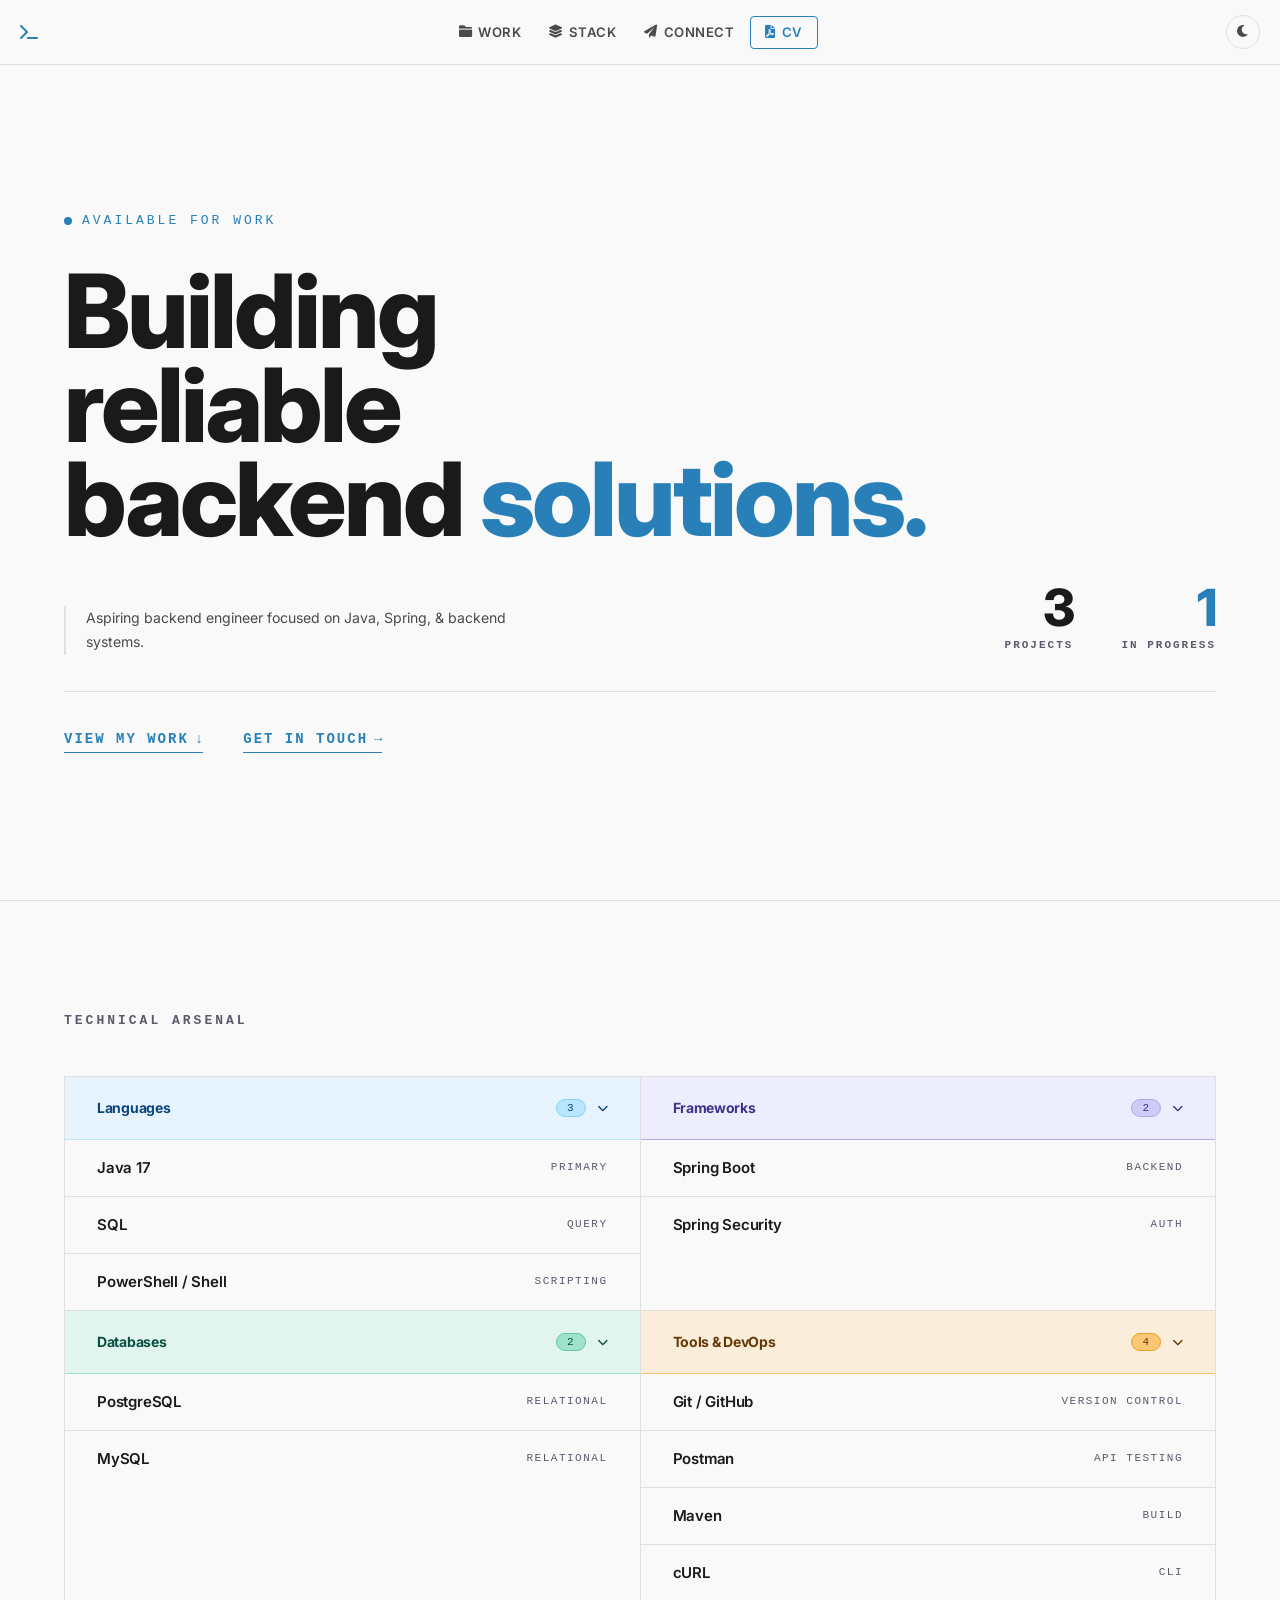
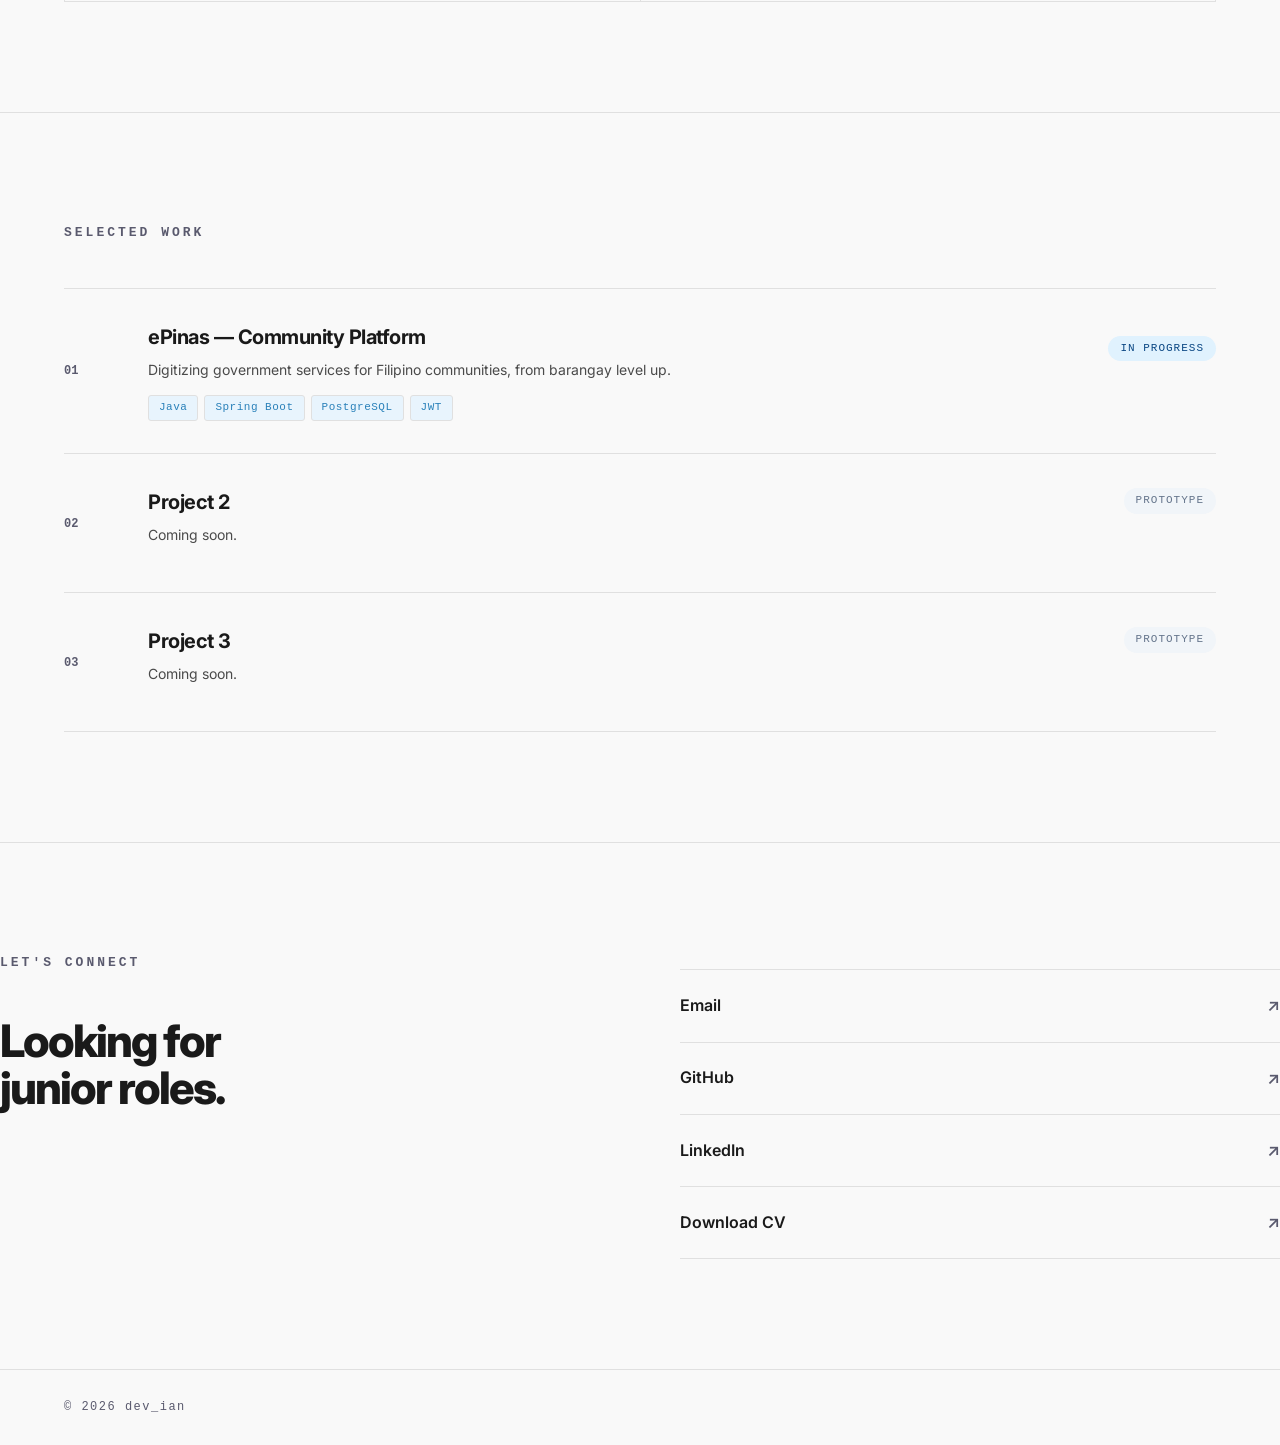
==== commit 884c41f2: "Update index.html" ====
--- a/index.html
+++ b/index.html
@@ -38,7 +38,7 @@
         <div class="container hero-container">
             <div class="hero-eyebrow">
                 <span class="eyebrow-dot"></span>
-                Available for work &nbsp;·&nbsp;
+                Available for work &nbsp;&nbsp;
             </div>
 
             <h1 class="hero-h1">
--- a/style.css
+++ b/style.css
@@ -6,8 +6,8 @@
     --bg-card: #ffffff;
     --bg-header: rgba(249, 249, 249, 0.95);
     --text-main: #1a1a1a;
-    --text-muted: #666666;
-    --text-faint: #31003f;
+    --text-muted: #4a4a4a;        /* was #666666 — bumped up for readability */
+    --text-faint: #5a5a6e;        /* was #31003f — that dark purple was unreadable */
     --accent: #2980b9;
     --accent-hover: #3498db;
     --border-light: #e0e0e0;
@@ -21,8 +21,8 @@
     --bg-card: #1a1d27;
     --bg-header: rgba(15, 17, 23, 0.95);
     --text-main: #e2e8f0;
-    --text-muted: #b7c8e0;
-    --text-faint: #a0bae5;
+    --text-muted: #c5d3e4;        /* was #b7c8e0 — slightly brighter */
+    --text-faint: #8fa8c8;        /* was #a0bae5 — kept but nudged */
     --accent: #3498db;
     --accent-hover: #5dade2;
     --border-light: #2d3348;
@@ -43,9 +43,10 @@
 }
 
 .container {
-    width: 90%;
-    max-width: 1100px;
-    margin: auto;
+    width: 100%;
+    max-width: 1600px;
+    margin: 0 auto;
+    padding: 0 clamp(24px, 5vw, 100px); /* gutters scale with screen width */
 }
 
 a { text-decoration: none; color: inherit; transition: 0.2s; }
@@ -69,7 +70,7 @@
     display: flex;
     justify-content: space-between;
     align-items: center;
-    height: 60px;
+    height: 64px;        /* was 60px */
     padding: 0 20px;
 }
 
@@ -89,12 +90,12 @@
 }
 
 nav ul li a {
-    font-size: 0.78rem;
+    font-size: 0.82rem;   /* was 0.78rem */
     font-weight: 600;
     color: var(--text-muted);
     text-transform: uppercase;
     letter-spacing: 0.5px;
-    padding: 6px 10px;
+    padding: 6px 12px;
     white-space: nowrap;
     display: flex;
     align-items: center;
@@ -106,7 +107,7 @@
 .nav-resume-btn {
     border: 1.5px solid var(--accent);
     color: var(--accent) !important;
-    padding: 5px 12px;
+    padding: 5px 14px;
     border-radius: 4px;
     transition: all 0.2s ease;
     display: flex;
@@ -122,14 +123,14 @@
     background: none;
     border: 1.5px solid var(--border-light);
     color: var(--text-muted);
-    width: 32px;
-    height: 32px;
+    width: 34px;
+    height: 34px;
     border-radius: 50%;
     cursor: pointer;
     display: flex;
     align-items: center;
     justify-content: center;
-    font-size: 0.8rem;
+    font-size: 0.85rem;
     transition: all 0.2s ease;
     flex-shrink: 0;
 }
@@ -142,23 +143,25 @@
    4. HERO
    ========================================= */
 .hero {
-    min-height: 100vh;
-    display: flex;
-    align-items: center;
-    padding-top: 5px;
+    height: 100vh;
+    display: flex;
+    align-items: center;
+    padding-top: 64px;      /* offset the fixed header height */
 }
 
 .hero-container {
-    padding: 80px 0 100px;
+    width: 100%;
+    padding-top: 0;
+    padding-bottom: 0;
 }
 
 .hero-eyebrow {
     font-family: var(--font-mono);
-    font-size: 12px;
+    font-size: 13px;              /* was 12px */
     letter-spacing: 3px;
     text-transform: uppercase;
     color: var(--accent);
-    margin-bottom: 28px;
+    margin-bottom: 32px;
     display: flex;
     align-items: center;
     gap: 10px;
@@ -166,8 +169,8 @@
 
 .eyebrow-dot {
     display: inline-block;
-    width: 7px;
-    height: 7px;
+    width: 8px;
+    height: 8px;
     border-radius: 50%;
     background: var(--accent);
     animation: pulse 2s ease-in-out infinite;
@@ -178,13 +181,14 @@
     50% { opacity: 0.4; transform: scale(0.8); }
 }
 
+/* KEY FIX: vw-based scaling so headline always fills proportional space */
 .hero-h1 {
-    font-size: clamp(52px, 9vw, 96px);
+    font-size: clamp(48px, 8vw, 130px);
     font-weight: 800;
     line-height: 0.92;
-    letter-spacing: -4px;
-    color: var(--text-main);
-    margin-bottom: 48px;
+    letter-spacing: -3px;
+    color: var(--text-main);
+    margin-bottom: clamp(32px, 4vh, 56px);
 }
 
 .hero-h1 em {
@@ -197,22 +201,23 @@
     justify-content: space-between;
     align-items: flex-end;
     gap: 40px;
-    margin-bottom: 48px;
+    margin-bottom: clamp(32px, 4vh, 56px);
     flex-wrap: wrap;
 }
 
+/* KEY FIX: sub text was thin and unreadable */
 .hero-sub {
-    font-size: 13px;
+    font-size: clamp(14px, 1.1vw, 18px);
     color: var(--text-muted);
-    max-width: 400px;
-    line-height: 1.7;
+    max-width: 480px;
+    line-height: 1.75;
     border-left: 2px solid var(--border-light);
-    padding-left: 18px;
+    padding-left: 20px;
 }
 
 .hero-stats {
     display: flex;
-    gap: 40px;
+    gap: 48px;
     flex-shrink: 0;
 }
 
@@ -222,7 +227,7 @@
 
 .stat-num {
     display: block;
-    font-size: clamp(32px, 4vw, 48px);
+    font-size: clamp(36px, 4vw, 72px);
     font-weight: 800;
     letter-spacing: -2px;
     color: var(--text-main);
@@ -234,7 +239,7 @@
 .stat-label {
     display: block;
     font-family: var(--font-mono);
-    font-size: 10px;
+    font-size: 11px;              /* was 10px */
     font-weight: bolder;
     letter-spacing: 2px;
     text-transform: uppercase;
@@ -244,9 +249,10 @@
 
 .hero-cta-row {
     display: flex;
-    gap: 32px;
-    padding-top: 32px;
+    gap: 40px;
+    padding-top: 36px;
     border-top: 1px solid var(--border-light);
+    font-weight: 700;
 }
 
 .cta-link {
@@ -269,18 +275,18 @@
    5. SECTIONS SHARED
    ========================================= */
 .section {
-    padding: 100px 0;
+    padding: 110px 0;             /* was 100px */
     border-top: 1px solid var(--border-light);
 }
 
 .section-eyebrow {
     font-family: var(--font-mono);
-    font-size: 12px;
+    font-size: 13px;              /* was 12px */
     font-weight: bolder;
     letter-spacing: 3px;
     text-transform: uppercase;
     color: var(--text-faint);
-    margin-bottom: 40px;
+    margin-bottom: 44px;
 }
 
 /* =========================================
@@ -304,7 +310,7 @@
     display: flex;
     align-items: center;
     gap: 12px;
-    padding: 20px 28px;
+    padding: 22px 32px;           /* was 20px 28px */
     background: none;
     border: none;
     cursor: pointer;
@@ -318,7 +324,7 @@
 .stack-group-header:hover { background-color: var(--bg-card); }
 
 .stack-group-title {
-    font-size: 13px;
+    font-size: 14px;              /* was 13px */
     font-weight: 700;
     letter-spacing: -0.3px;
     color: var(--text-main);
@@ -327,17 +333,17 @@
 
 .stack-group-count {
     font-family: var(--font-mono);
-    font-size: 10px;
+    font-size: 11px;              /* was 10px */
     letter-spacing: 1px;
     color: var(--text-faint);
     background: var(--bg-body);
     border: 1px solid var(--border-light);
     border-radius: 20px;
-    padding: 2px 8px;
+    padding: 2px 10px;
 }
 
 .stack-chevron {
-    font-size: 10px;
+    font-size: 11px;
     color: var(--text-faint);
     transition: transform 0.3s ease;
     flex-shrink: 0;
@@ -361,14 +367,14 @@
     display: flex;
     justify-content: space-between;
     align-items: center;
-    padding: 14px 28px;
+    padding: 16px 32px;           /* was 14px 28px */
     border-bottom: 1px solid var(--border-light);
 }
 
 .stack-row:last-child { border-bottom: none; }
 
 .stack-name {
-    font-size: 14px;
+    font-size: 15px;              /* was 14px */
     font-weight: 600;
     color: var(--text-main);
     letter-spacing: -0.2px;
@@ -376,32 +382,11 @@
 
 .stack-type {
     font-family: var(--font-mono);
-    font-size: 10px;
+    font-size: 11px;              /* was 10px */
     letter-spacing: 1.5px;
     text-transform: uppercase;
     color: var(--text-faint);
 }
-
-@media (max-width: 768px) {
-    .stack-groups {
-        grid-template-columns: 1fr;
-        border-left: none;
-    }
-
-    .stack-group {
-        border-right: none;
-        border-left: none;
-    }
-
-    .stack-group-header {
-        padding: 16px 0;
-    }
-
-    .stack-group-body .stack-row {
-        padding: 12px 0;
-    }
-}
-
 
 /* Group header color themes */
 .stack-group[data-color="blue"] .stack-group-header {
@@ -482,10 +467,10 @@
 
 .work-row {
     display: grid;
-    grid-template-columns: 48px 1fr auto;
-    gap: 24px;
-    align-items: center;
-    padding: 28px 0;
+    grid-template-columns: 56px 1fr auto;   /* was 48px */
+    gap: 28px;
+    align-items: center;
+    padding: 32px 0;              /* was 28px */
     border-bottom: 1px solid var(--border-light);
     transition: background-color 0.2s;
     cursor: pointer;
@@ -496,26 +481,26 @@
 
 .work-num {
     font-family: var(--font-mono);
-    font-size: 11px;
+    font-size: 12px;              /* was 11px */
     color: var(--text-faint);
     font-weight: 700;
     padding-top: 3px;
 }
 
 .work-title {
-    font-size: 18px;
+    font-size: 20px;              /* was 18px */
     font-weight: 700;
     letter-spacing: -0.5px;
     color: var(--text-main);
-    margin-bottom: 4px;
+    margin-bottom: 6px;
     transition: color 0.2s;
 }
 
 .work-desc {
-    font-size: 13px;
+    font-size: 14px;              /* was 13px */
     color: var(--text-muted);
-    margin-bottom: 12px;
-    line-height: 1.5;
+    margin-bottom: 14px;
+    line-height: 1.6;
 }
 
 .work-tags {
@@ -526,9 +511,9 @@
 
 .work-tag {
     font-family: var(--font-mono);
-    font-size: 10px;
+    font-size: 11px;              /* was 10px */
     letter-spacing: 0.5px;
-    padding: 3px 8px;
+    padding: 3px 10px;
     border-radius: 3px;
     background: var(--tag-bg);
     color: var(--accent);
@@ -544,10 +529,10 @@
 
 .work-badge {
     font-family: var(--font-mono);
-    font-size: 10px;
+    font-size: 11px;              /* was 10px */
     letter-spacing: 1px;
     text-transform: uppercase;
-    padding: 4px 10px;
+    padding: 4px 12px;
     border-radius: 20px;
     white-space: nowrap;
 }
@@ -561,7 +546,7 @@
 [data-theme="dark"] .badge-done { background: #052e16; color: #86efac; }
 
 .work-arrow {
-    font-size: 18px;
+    font-size: 20px;
     color: var(--accent);
     opacity: 0;
     transition: all 0.2s ease;
@@ -583,7 +568,7 @@
 }
 
 .contact-h2 {
-    font-size: clamp(28px, 4vw, 44px);
+    font-size: clamp(28px, 3.5vw, 52px);   /* was clamp(28px, 4vw, 44px) */
     font-weight: 800;
     letter-spacing: -2px;
     color: var(--text-main);
@@ -602,9 +587,9 @@
     display: flex;
     justify-content: space-between;
     align-items: center;
-    padding: 18px 0;
+    padding: 22px 0;              /* was 18px */
     border-bottom: 1px solid var(--border-light);
-    font-size: 15px;
+    font-size: 16px;              /* was 15px */
     font-weight: 600;
     color: var(--text-main);
     transition: color 0.2s;
@@ -613,7 +598,7 @@
 .contact-link:hover .contact-arrow { transform: translate(2px, -2px); }
 
 .contact-arrow {
-    font-size: 16px;
+    font-size: 17px;
     color: var(--text-faint);
     transition: transform 0.2s, color 0.2s;
 }
@@ -624,30 +609,55 @@
    ========================================= */
 .site-footer {
     border-top: 1px solid var(--border-light);
-    padding: 24px 0;
+    padding: 28px 0;
 }
 
 .footer-inner {
     display: flex;
     justify-content: space-between;
     align-items: center;
-    padding: 0 0;
 }
 
 .footer-mono {
     font-family: var(--font-mono);
-    font-size: 11px;
+    font-size: 12px;              /* was 11px */
     letter-spacing: 1.5px;
     color: var(--text-faint);
 }
 
 /* =========================================
-   10. MOBILE
+   10. LARGE SCREEN SCALING  (≥ 1440px)
+   ========================================= */
+@media (min-width: 1440px) {
+    .hero-sub     { font-size: clamp(16px, 1.1vw, 18px); }
+    .work-title   { font-size: 22px; }
+    .work-desc    { font-size: 15px; }
+    .section-eyebrow { font-size: 14px; }
+    .stack-name   { font-size: 16px; }
+    .stack-type   { font-size: 12px; }
+    .contact-link { font-size: 17px; padding: 24px 0; }
+}
+
+@media (min-width: 1920px) {
+    .work-title   { font-size: 26px; }
+    .work-desc    { font-size: 16px; }
+    .stack-name   { font-size: 18px; }
+    .contact-link { font-size: 19px; }
+    .section-eyebrow { font-size: 15px; }
+}
+
+/* =========================================
+   11. MOBILE
    ========================================= */
 @media (max-width: 768px) {
     nav { display: none; }
-    .hero { margin-top: 60px; min-height: 85vh; }
-    .hero-container { padding: 40px 0 60px; }
+    .hero {
+        height: auto;
+        min-height: 0;
+        align-items: flex-start;
+        padding-top: 60px;
+    }
+    .hero-container { padding-top: 32px; padding-bottom: 48px; }
     .hero-btns { flex-direction: column; align-items: center; }
     .btn { min-width: 220px; }
 
@@ -668,13 +678,18 @@
 
     .work-row { grid-template-columns: 36px 1fr; gap: 16px; }
     .work-right { display: none; }
-    .contact-inner { grid-template-columns: 1fr; gap: 32px; }
-    .contact-right { margin-top: 0; }
+
+    .section { padding: 60px 0; }
+
+    .contact-inner { grid-template-columns: 1fr; gap: 20px; }
+    .contact-right { margin-top: 0; border-top: none; }
+    .contact-h2 { margin-top: 0; }
+
     .footer-inner { flex-direction: column; gap: 8px; text-align: center; }
 }
 
 @media (max-width: 480px) {
     .stack-grid { grid-template-columns: 1fr; }
-    .hero-container { padding: 28px 0 50px; }
+    .hero-container { padding-top: 24px; padding-bottom: 40px; }
     .hero-cta-row { flex-direction: column; gap: 16px; }
 }
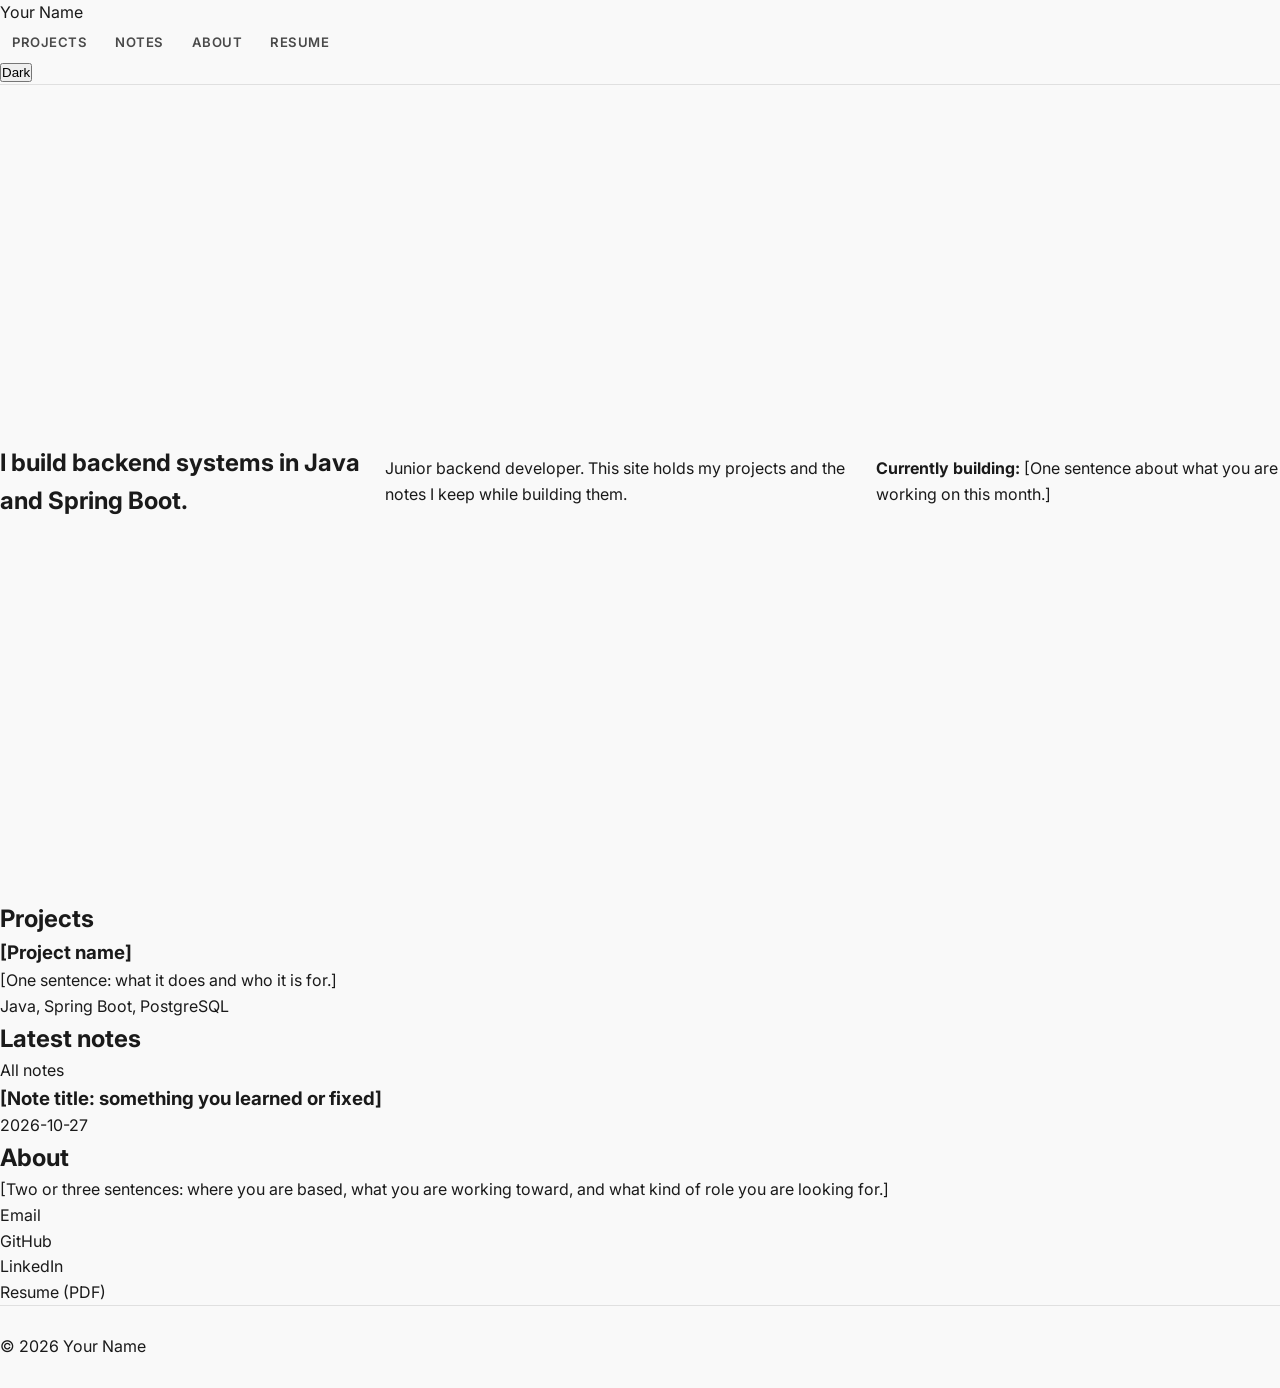
==== commit 7eb05fda: "Update index.html" ====
--- a/index.html
+++ b/index.html
@@ -1,245 +1,93 @@
 <!DOCTYPE html>
 <html lang="en">
+
 <head>
     <meta charset="UTF-8">
-    <meta name="viewport" content="width=device-width, initial-scale=1.0">
-    <title>dev_ian — Backend Engineer</title>
+    <meta name="viewport" content="width=device-width, initial-scale=1, viewport-fit=cover">
+    <title>Your Name — Junior Backend Developer</title>
+    <meta name="description"
+        content="Junior backend developer working in Java and Spring Boot. Projects and build notes.">
+    <script>try {var t = localStorage.getItem("theme"); if (t) document.documentElement.dataset.theme = t} catch (e) { }</script>
+    <link rel="preconnect" href="https://fonts.googleapis.com">
+    <link rel="preconnect" href="https://fonts.gstatic.com" crossorigin>
+    <link
+        href="https://fonts.googleapis.com/css2?family=Inter:wght@400;500&family=JetBrains+Mono:wght@400&family=Source+Serif+4:ital,wght@0,400;0,600;1,400&display=swap"
+        rel="stylesheet">
     <link rel="stylesheet" href="style.css">
-    <link rel="stylesheet" href="https://cdnjs.cloudflare.com/ajax/libs/font-awesome/6.0.0/css/all.min.css">
-    <link href="https://fonts.googleapis.com/css2?family=Inter:wght@300;400;500;700;800&display=swap" rel="stylesheet">
 </head>
+
 <body>
-
-    <header>
-        <div class="container header-content">
-            <a href="#" class="logo">
-                <i class="fas fa-terminal"></i>
-            </a>
-            <nav id="mainNav">
+    <header class="site-header">
+        <div class="wrap">
+            <a class="brand" href="index.html">Your Name</a>
+            <nav aria-label="Main">
                 <ul>
-                    <li><a href="#work"><i class="fas fa-folder"></i> Work</a></li>
-                    <li><a href="#stack"><i class="fas fa-layer-group"></i> Stack</a></li>
-                    <li><a href="#contact"><i class="fas fa-paper-plane"></i> Connect</a></li>
-                    <li>
-                        <a href="Ian_Backend_Resume.pdf" target="_blank" class="nav-resume-btn">
-                            <i class="fas fa-file-pdf"></i> CV
-                        </a>
-                    </li>
+                    <li><a href="index.html#projects">Projects</a></li>
+                    <li><a href="notes.html">Notes</a></li>
+                    <li><a href="index.html#about">About</a></li>
+                    <li><a href="resume.pdf">Resume</a></li>
                 </ul>
             </nav>
-            <button id="themeToggle" class="theme-toggle-btn" aria-label="Toggle dark mode">
-                <i class="fas fa-moon" id="themeIcon"></i>
-            </button>
+            <button id="theme" type="button" aria-label="Switch between light and dark theme">Dark</button>
         </div>
     </header>
+    <main class="wrap">
 
-    <!-- HERO -->
-    <section class="hero">
-        <div class="container hero-container">
-            <div class="hero-eyebrow">
-                <span class="eyebrow-dot"></span>
-                Available for work &nbsp;&nbsp;
+        <section class="hero">
+            <h1>I build backend systems in Java and Spring Boot.</h1>
+            <p class="lede">Junior backend developer. This site holds my projects and the notes I keep while building
+                them.</p>
+            <p class="now"><strong>Currently building:</strong> [One sentence about what you are working on this month.]
+            </p>
+        </section>
+
+        <section class="block" id="projects">
+            <div class="block-head">
+                <h2>Projects</h2>
             </div>
+            <ul class="rows">
+                <!-- Copy this <li> for each project. Start with one real project, not three half-finished ones. -->
+                <li><a href="project.html">
+                        <h3>[Project name]</h3>
+                        <p>[One sentence: what it does and who it is for.]</p>
+                        <p class="meta">Java, Spring Boot, PostgreSQL</p>
+                    </a></li>
+            </ul>
+        </section>
 
-            <h1 class="hero-h1">
-                Building<br>
-                reliable<br>
-                backend <em>solutions.</em>
-            </h1>
+        <section class="block" id="notes">
+            <div class="block-head">
+                <h2>Latest notes</h2><a href="notes.html">All notes</a>
+            </div>
+            <ul class="rows">
+                <li><a href="note.html">
+                        <h3>[Note title: something you learned or fixed]</h3>
+                        <p class="meta">2026-10-27</p>
+                    </a></li>
+            </ul>
+        </section>
 
-            <div class="hero-bottom">
-                <p class="hero-sub">
-                    Aspiring backend engineer focused on Java, Spring,
-                    &amp; backend systems.
-                </p>
-                <div class="hero-stats">
-                    <div class="hero-stat">
-                        <span class="stat-num">3</span>
-                        <span class="stat-label">Projects</span>
-                    </div>
-                    <div class="hero-stat">
-                        <span class="stat-num accent">1</span>
-                        <span class="stat-label">In Progress</span>
-                    </div>
-                </div>
+        <section class="block" id="about">
+            <h2>About</h2>
+            <div class="prose">
+                <p>[Two or three sentences: where you are based, what you are working toward, and what kind of role you
+                    are looking for.]</p>
             </div>
+            <ul class="links">
+                <li><a href="mailto:you@example.com">Email</a></li>
+                <li><a href="https://github.com/your-username">GitHub</a></li>
+                <li><a href="https://www.linkedin.com/in/your-username">LinkedIn</a></li>
+                <li><a href="resume.pdf">Resume (PDF)</a></li>
+            </ul>
+        </section>
 
-            <div class="hero-cta-row">
-                <a href="#work" class="cta-link">View my work <span>↓</span></a>
-                <a href="#contact" class="cta-link">Get in touch <span>→</span></a>
-            </div>
-        </div>
-    </section>
-
-    <!-- STACK -->
-    <section id="stack" class="section">
-        <div class="container">
-            <div class="section-eyebrow">Technical Arsenal</div>
-            <div class="stack-groups">
-
-                <div class="stack-group" data-color="blue">
-                    <button class="stack-group-header" aria-expanded="true">
-                        <span class="stack-group-title">Languages</span>
-                        <span class="stack-group-count">3</span>
-                        <i class="fas fa-chevron-down stack-chevron"></i>
-                    </button>
-                    <div class="stack-group-body">
-                        <div class="stack-row"><span class="stack-name">Java 17</span><span class="stack-type">Primary</span></div>
-                        <div class="stack-row"><span class="stack-name">SQL</span><span class="stack-type">Query</span></div>
-                        <div class="stack-row"><span class="stack-name">PowerShell / Shell</span><span class="stack-type">Scripting</span></div>
-                    </div>
-                </div>
-
-                <div class="stack-group" data-color="purple">
-                    <button class="stack-group-header" aria-expanded="true">
-                        <span class="stack-group-title">Frameworks</span>
-                        <span class="stack-group-count">2</span>
-                        <i class="fas fa-chevron-down stack-chevron"></i>
-                    </button>
-                    <div class="stack-group-body">
-                        <div class="stack-row"><span class="stack-name">Spring Boot</span><span class="stack-type">Backend</span></div>
-                        <div class="stack-row"><span class="stack-name">Spring Security</span><span class="stack-type">Auth</span></div>
-                    </div>
-                </div>
-
-                <div class="stack-group" data-color="teal">
-                    <button class="stack-group-header" aria-expanded="true">
-                        <span class="stack-group-title">Databases</span>
-                        <span class="stack-group-count">2</span>
-                        <i class="fas fa-chevron-down stack-chevron"></i>
-                    </button>
-                    <div class="stack-group-body">
-                        <div class="stack-row"><span class="stack-name">PostgreSQL</span><span class="stack-type">Relational</span></div>
-                        <div class="stack-row"><span class="stack-name">MySQL</span><span class="stack-type">Relational</span></div>
-                    </div>
-                </div>
-
-                <div class="stack-group" data-color="amber">
-                    <button class="stack-group-header" aria-expanded="true">
-                        <span class="stack-group-title">Tools & DevOps</span>
-                        <span class="stack-group-count">4</span>
-                        <i class="fas fa-chevron-down stack-chevron"></i>
-                    </button>
-                    <div class="stack-group-body">
-                        <div class="stack-row"><span class="stack-name">Git / GitHub</span><span class="stack-type">Version Control</span></div>
-                        <div class="stack-row"><span class="stack-name">Postman</span><span class="stack-type">API Testing</span></div>
-                        <div class="stack-row"><span class="stack-name">Maven</span><span class="stack-type">Build</span></div>
-                        <div class="stack-row"><span class="stack-name">cURL</span><span class="stack-type">CLI</span></div>
-                    </div>
-                </div>
-
-            </div>
-        </div>
-    </section>
-
-    <!-- WORK -->
-    <section id="work" class="section">
-        <div class="container">
-            <div class="section-eyebrow">Selected Work</div>
-            <div class="work-list">
-
-                <a href="epinas.html" class="work-row">
-                    <span class="work-num">01</span>
-                    <div class="work-info">
-                        <h3 class="work-title">ePinas — Community Platform</h3>
-                        <p class="work-desc">Digitizing government services for Filipino communities, from barangay level up.</p>
-                        <div class="work-tags">
-                            <span class="work-tag">Java</span>
-                            <span class="work-tag">Spring Boot</span>
-                            <span class="work-tag">PostgreSQL</span>
-                            <span class="work-tag">JWT</span>
-                        </div>
-                    </div>
-                    <div class="work-right">
-                        <span class="work-badge badge-progress">In Progress</span>
-                        <span class="work-arrow">↗</span>
-                    </div>
-                </a>
-
-                <a href="crud.html" class="work-row">
-                    <span class="work-num">02</span>
-                    <div class="work-info">
-                        <h3 class="work-title">Project 2</h3>
-                        <p class="work-desc">Coming soon.</p>
-                        <div class="work-tags"></div>
-                    </div>
-                    <div class="work-right">
-                        <span class="work-badge badge-proto">Prototype</span>
-                        <span class="work-arrow">↗</span>
-                    </div>
-                </a>
-
-                <a href="#" class="work-row">
-                    <span class="work-num">03</span>
-                    <div class="work-info">
-                        <h3 class="work-title">Project 3</h3>
-                        <p class="work-desc">Coming soon.</p>
-                        <div class="work-tags"></div>
-                    </div>
-                    <div class="work-right">
-                        <span class="work-badge badge-proto">Prototype</span>
-                        <span class="work-arrow">↗</span>
-                    </div>
-                </a>
-
-            </div>
-        </div>
-    </section>
-
-    <!-- CONTACT -->
-    <section id="contact" class="section section-contact">
-        <div class="container contact-inner">
-            <div class="contact-left">
-                <div class="section-eyebrow">Let's Connect</div>
-                <h2 class="contact-h2">Looking for<br>junior roles.</h2>
-            </div>
-            <div class="contact-right">
-                <a href="mailto:your.email@example.com" class="contact-link">
-                    <span>Email</span> <span class="contact-arrow">↗</span>
-                </a>
-                <a href="#" class="contact-link">
-                    <span>GitHub</span> <span class="contact-arrow">↗</span>
-                </a>
-                <a href="#" class="contact-link">
-                    <span>LinkedIn</span> <span class="contact-arrow">↗</span>
-                </a>
-                <a href="Ian_Backend_Resume.pdf" target="_blank" class="contact-link">
-                    <span>Download CV</span> <span class="contact-arrow">↗</span>
-                </a>
-            </div>
-        </div>
-    </section>
-
+    </main>
     <footer class="site-footer">
-        <div class="container footer-inner">
-            <span class="footer-mono">© 2026 dev_ian</span>
-            <span class="footer-mono"></span>
+        <div class="wrap">
+            <p class="meta">© <span id="year">2026</span> Your Name</p>
         </div>
     </footer>
+    <script src="script.js"></script>
+</body>
 
-    <script src="script.js"></script>
-    <script>
-        const toggle = document.getElementById('themeToggle');
-        const icon = document.getElementById('themeIcon');
-        function applyTheme(dark) {
-            document.body.setAttribute('data-theme', dark ? 'dark' : 'light');
-            icon.className = dark ? 'fas fa-sun' : 'fas fa-moon';
-        }
-        applyTheme(localStorage.getItem('theme') === 'dark');
-        toggle.addEventListener('click', () => {
-            const isDark = document.body.getAttribute('data-theme') === 'dark';
-            localStorage.setItem('theme', isDark ? 'light' : 'dark');
-            applyTheme(!isDark);
-        });
-
-
-        document.querySelectorAll('.stack-group-header').forEach(btn => {
-            btn.addEventListener('click', () => {
-                const group = btn.closest('.stack-group');
-                group.classList.toggle('collapsed');
-                btn.setAttribute('aria-expanded', !group.classList.contains('collapsed'));
-            });
-        });
-    </script>
-</body>
 </html>
--- a/style.css
+++ b/style.css
@@ -43,10 +43,9 @@
 }
 
 .container {
-    width: 100%;
-    max-width: 1600px;
+    width: 90%;
+    max-width: 1400px;
     margin: 0 auto;
-    padding: 0 clamp(24px, 5vw, 100px); /* gutters scale with screen width */
 }
 
 a { text-decoration: none; color: inherit; transition: 0.2s; }
@@ -70,8 +69,11 @@
     display: flex;
     justify-content: space-between;
     align-items: center;
-    height: 64px;        /* was 60px */
-    padding: 0 20px;
+    height: 64px;
+    width: 90%;
+    max-width: 1400px;
+    margin: 0 auto;
+    padding: 0;
 }
 
 .logo {
@@ -150,7 +152,6 @@
 }
 
 .hero-container {
-    width: 100%;
     padding-top: 0;
     padding-bottom: 0;
 }
@@ -679,11 +680,8 @@
     .work-row { grid-template-columns: 36px 1fr; gap: 16px; }
     .work-right { display: none; }
 
-    .section { padding: 60px 0; }
-
-    .contact-inner { grid-template-columns: 1fr; gap: 20px; }
-    .contact-right { margin-top: 0; border-top: none; }
-    .contact-h2 { margin-top: 0; }
+    .contact-inner { grid-template-columns: 1fr; gap: 32px; }
+    .contact-right { margin-top: 0; }
 
     .footer-inner { flex-direction: column; gap: 8px; text-align: center; }
 }
